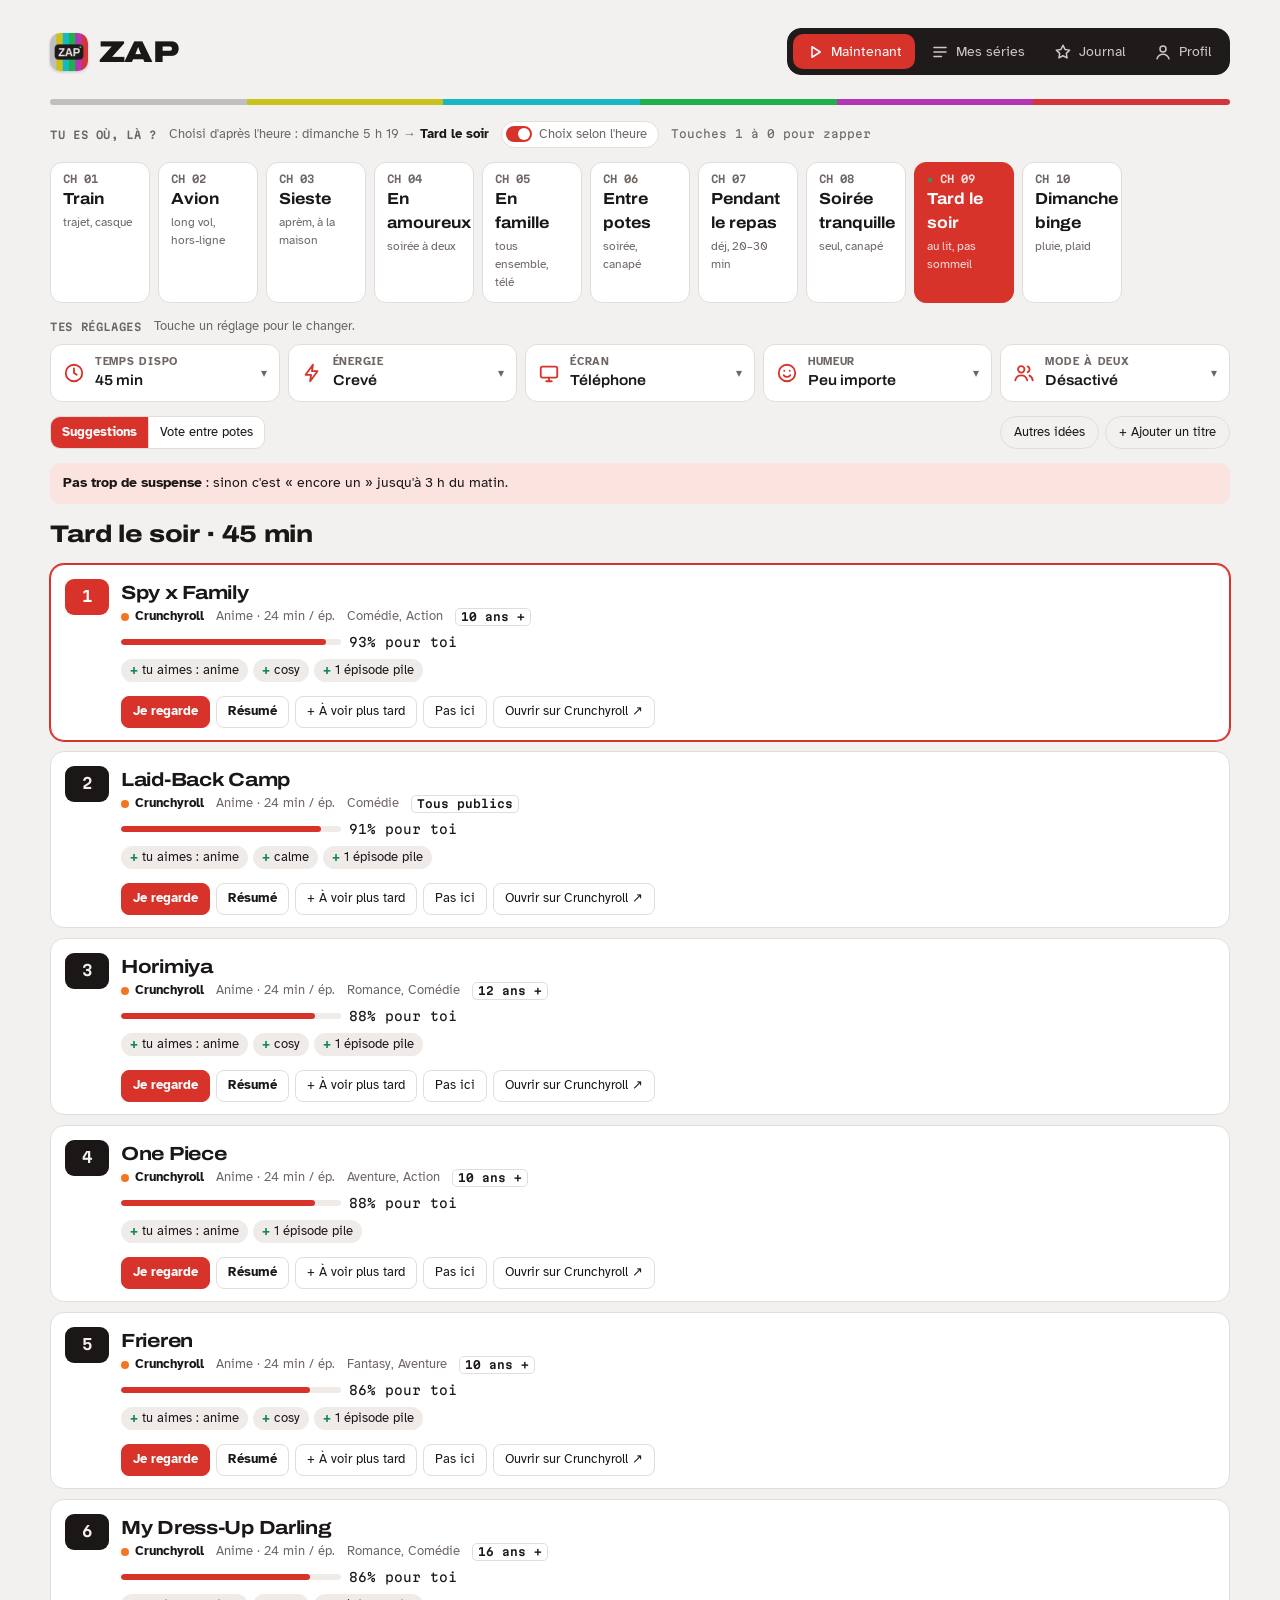
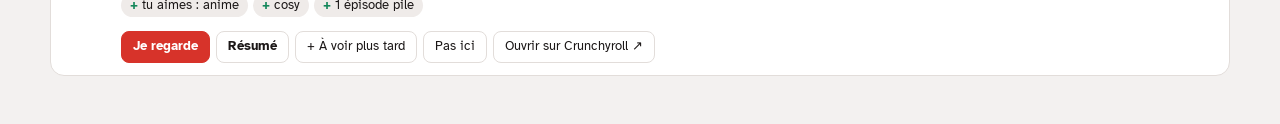
==== index.html @ 07be12b6 "Add files via upload" ====
<!doctype html>
<html lang="fr">
<head>
<meta charset="utf-8">
<meta name="viewport" content="width=device-width,initial-scale=1,viewport-fit=cover">
<title>Zap</title>
<meta name="theme-color" content="#1F1B1B">
<meta name="apple-mobile-web-app-capable" content="yes">
<meta name="mobile-web-app-capable" content="yes">
<meta name="apple-mobile-web-app-status-bar-style" content="black-translucent">
<meta name="apple-mobile-web-app-title" content="Zap">
<link rel="manifest" href="manifest.webmanifest">
<link rel="apple-touch-icon" href="apple-touch-icon.png">
<link rel="icon" type="image/png" sizes="32x32" href="favicon-32.png">
<style>:root{padding-top:env(safe-area-inset-top,0px);padding-bottom:env(safe-area-inset-bottom,0px)}body{margin:0}img{max-width:100%}[hidden]{display:none!important}</style>
</head>
<body>
<link rel="preconnect" href="https://fonts.googleapis.com">
<link rel="stylesheet" href="https://fonts.googleapis.com/css2?family=Archivo:wdth,wght@62..125,400..900&family=Atkinson+Hyperlegible:ital,wght@0,400;0,700;1,400&family=Martian+Mono:wght@400;600&display=swap">
<style>
/* Identité « télécommande & mire » : gris chaud d'écran éteint, rouge bouton power en signature, LED verte « allumé », chiffres de chaîne en mono, bande de mire comme seul ornement */
:root{
  --bg:#F3F1F0; --surface:#FFFFFF; --ink:#1B1717; --muted:#6E6663; --line:#E2DDDA;
  --accent:#D7332A; --accent-ink:#FFFFFF; --soft:#FBE3E0; --good:#13875A; --bad:#B4344A;
  --chip:#EFEBE9; --led:#22A35A; --onink:#CFC8C5; --remote:#1F1B1B;
  --display:"Archivo", "Arial Narrow", "Helvetica Neue", Arial, sans-serif;
  --body:"Atkinson Hyperlegible", "Helvetica Neue", Arial, sans-serif;
  --mono:"Martian Mono", ui-monospace, Menlo, monospace;
}
@media (prefers-color-scheme: dark){
  :root:not([data-theme="light"]){
    --bg:#141111; --surface:#1F1A1A; --ink:#F3EEEC; --muted:#A89F9B; --line:#342D2C;
    --accent:#FF5A4E; --accent-ink:#1A0E0C; --soft:#3A1F1C; --good:#45C98E; --bad:#FF7C8C; --chip:#2A2322; --led:#3DD27A; --onink:#BDB4B0; --remote:#2B2524;
    color-scheme:dark;
  }
}
:root[data-theme="dark"]{
  --bg:#141111; --surface:#1F1A1A; --ink:#F3EEEC; --muted:#A89F9B; --line:#342D2C;
  --accent:#FF5A4E; --accent-ink:#1A0E0C; --soft:#3A1F1C; --good:#45C98E; --bad:#FF7C8C; --chip:#2A2322; --led:#3DD27A; --onink:#BDB4B0; --remote:#2B2524;
  color-scheme:dark;
}
*{box-sizing:border-box}
body{background:var(--bg);color:var(--ink);font-family:var(--body);font-size:15px;line-height:1.5;padding:0 16px;padding-block:20px 48px}
.wrap{max-width:1180px;margin:0 auto;display:flex;flex-direction:column;gap:22px}
h1,h2,h3{font-family:var(--display);margin:0;text-wrap:balance;letter-spacing:-.01em}
button{font:inherit;color:inherit;cursor:pointer}
button:focus-visible,input:focus-visible{outline:2px solid var(--accent);outline-offset:2px}
.label{font-size:11.5px;text-transform:uppercase;letter-spacing:.09em;color:var(--muted);font-weight:600}
.mono{font-family:var(--mono);font-variant-numeric:tabular-nums}

/* header */
header{display:flex;flex-wrap:wrap;align-items:flex-end;justify-content:space-between;gap:14px}
.brand h1{font-size:clamp(30px,5vw,46px);font-weight:800;line-height:1}
.brand h1 span{color:var(--accent)}
.brand p{margin:6px 0 0;color:var(--muted);max-width:52ch}
.plats{display:flex;flex-wrap:wrap;gap:6px;align-items:center}
.plat{display:inline-flex;align-items:center;gap:7px;border:1px solid var(--line);background:var(--surface);border-radius:999px;padding:5px 12px 5px 9px;font-size:13px;font-weight:500}
.plat .dot{width:9px;height:9px;border-radius:50%}
.plat[aria-pressed="false"]{opacity:.45;background:transparent}
.plat[aria-pressed="false"] .dot{background:var(--muted)!important}

/* contexts */
.ctxs{display:grid;grid-template-columns:repeat(auto-fill,minmax(132px,1fr));gap:8px}
.ctx{text-align:left;border:1px solid var(--line);background:var(--surface);border-radius:12px;padding:11px 12px;display:flex;flex-direction:column;gap:2px;transition:border-color .15s, transform .15s}
.ctx:hover{border-color:var(--accent)}
.ctx b{font-family:var(--display);font-size:16px;font-weight:700}
.ctx small{color:var(--muted);font-size:12px}
.ctx[aria-pressed="true"]{background:var(--ink);color:var(--bg);border-color:var(--ink)}
.ctx[aria-pressed="true"] small{color:var(--bg);opacity:.75}

.tune{display:flex;flex-wrap:wrap;gap:18px 28px;align-items:flex-end;padding:14px 16px;border:1px dashed var(--line);border-radius:12px}
.tune .field{display:flex;flex-direction:column;gap:6px;min-width:0}
.range{display:flex;align-items:center;gap:10px}
.range input{width:min(240px,60vw);accent-color:var(--accent)}
.seg{display:inline-flex;border:1px solid var(--line);border-radius:10px;overflow:hidden;flex-wrap:wrap}
.seg button{border:0;background:var(--surface);padding:6px 11px;font-size:13px;border-right:1px solid var(--line)}
.seg button:last-child{border-right:0}
.seg button[aria-pressed="true"]{background:var(--accent);color:var(--accent-ink);font-weight:600}

/* main grid */
.grid{display:grid;grid-template-columns:minmax(0,1.9fr) minmax(0,1fr);gap:22px;align-items:start}
@media (max-width:860px){.grid{grid-template-columns:1fr}}

.reshead{display:flex;flex-wrap:wrap;justify-content:space-between;align-items:baseline;gap:8px}
.reshead h2{font-size:24px;font-weight:700}
.tip{background:var(--soft);border-radius:10px;padding:10px 13px;font-size:13.5px}
.tip b{font-weight:600}
.ghost{border:1px solid var(--line);background:transparent;border-radius:999px;padding:6px 13px;font-size:13px}
.ghost:hover{border-color:var(--accent);color:var(--accent)}

.list{display:flex;flex-direction:column;gap:10px}
.card{display:grid;grid-template-columns:44px minmax(0,1fr);gap:4px 12px;background:var(--surface);border:1px solid var(--line);border-radius:14px;padding:14px 14px 12px}
.card.top{border-color:var(--accent);box-shadow:0 1px 0 var(--accent)}
.rank{font-family:var(--display);font-weight:800;font-size:26px;color:var(--muted);line-height:1.05}
.card.top .rank{color:var(--accent)}
.ctitle{display:flex;flex-wrap:wrap;align-items:baseline;gap:4px 10px}
.ctitle h3{font-size:19px;font-weight:700}
.meta{display:flex;flex-wrap:wrap;gap:4px 12px;color:var(--muted);font-size:13px;align-items:center}
.pl{display:inline-flex;align-items:center;gap:6px;font-weight:600;color:var(--ink)}
.pl .dot{width:8px;height:8px;border-radius:50%}
.match{display:flex;align-items:center;gap:8px;margin-top:6px}
.bar{flex:1;max-width:220px;height:6px;border-radius:6px;background:var(--chip);overflow:hidden}
.bar i{display:block;height:100%;background:var(--accent);border-radius:6px}
.why{display:flex;flex-wrap:wrap;gap:5px;margin-top:8px}
.why span{font-size:12.5px;padding:2px 9px;border-radius:999px;background:var(--chip)}
.why span.pos::before{content:"+ ";color:var(--good);font-weight:700}
.why span.neg::before{content:"– ";color:var(--bad);font-weight:700}
.acts{grid-column:2;display:flex;flex-wrap:wrap;gap:6px;margin-top:10px}
.acts button{border:1px solid var(--line);background:transparent;border-radius:8px;padding:5px 11px;font-size:13px}
.acts .watch{background:var(--accent);color:var(--accent-ink);border-color:var(--accent);font-weight:600}
.acts .watch:hover{filter:brightness(1.08)}
.acts .later:hover{border-color:var(--ink)}

/* en cours */
.now{display:flex;flex-direction:column;gap:8px}
.now[hidden]{display:none!important}
.wcard{background:var(--surface);border:1px solid var(--line);border-left:4px solid var(--accent);border-radius:12px;padding:12px 14px;display:flex;flex-direction:column;gap:10px}
.wtop{display:flex;flex-wrap:wrap;justify-content:space-between;align-items:center;gap:8px}
.wtop h3{font-size:17px;font-weight:700}
.live{display:inline-flex;align-items:center;gap:6px;font-size:12px;color:var(--accent);font-weight:600;text-transform:uppercase;letter-spacing:.08em}
.live::before{content:"";width:7px;height:7px;border-radius:50%;background:var(--accent);animation:pulse 1.6s infinite}
@keyframes pulse{50%{opacity:.25}}
.btn{border:1px solid var(--line);background:transparent;border-radius:8px;padding:6px 12px;font-size:13px}
.btn.primary{background:var(--ink);color:var(--bg);border-color:var(--ink);font-weight:600}
.rate{display:flex;flex-direction:column;gap:8px}
.stars{display:flex;gap:2px;align-items:center}
.stars button{border:0;background:transparent;font-size:28px;line-height:1;padding:0 2px;color:var(--line)}
.stars button.on{color:#F2A91E}
.stars .hint{margin-left:10px;font-size:13px;color:var(--muted)}
textarea{font:inherit;font-size:14px;color:var(--ink);background:var(--bg);border:1px solid var(--line);border-radius:10px;padding:9px 11px;resize:vertical;min-height:64px;width:100%}
.row{display:flex;flex-wrap:wrap;gap:6px}

/* journal */
.jsec{display:flex;flex-direction:column;gap:14px;border-top:2px solid var(--ink);padding-top:18px}
.jtitle{display:flex;flex-wrap:wrap;align-items:baseline;justify-content:space-between;gap:8px}
.jtitle h2{font-size:26px;font-weight:800}
.jsum{display:grid;grid-template-columns:minmax(0,1fr) minmax(0,1.4fr);gap:14px}
@media (max-width:760px){.jsum{grid-template-columns:1fr}}
.jbox{background:var(--surface);border:1px solid var(--line);border-radius:14px;padding:14px 16px;display:flex;flex-direction:column;gap:8px}
.big{font-family:var(--display);font-size:34px;font-weight:800;line-height:1}
.kpis{display:flex;flex-wrap:wrap;gap:10px 26px}
.kpis div{display:flex;flex-direction:column;gap:2px}
.dist{display:flex;flex-direction:column;gap:4px}
.drow{display:grid;grid-template-columns:78px 1fr 28px;gap:8px;align-items:center;border:0;background:transparent;padding:3px 4px;border-radius:6px;text-align:left;font-size:13px}
.drow:hover{background:var(--chip)}
.drow[aria-pressed="true"]{background:var(--soft)}
.drow .jstars{font-size:12px}
.dbar{height:10px;background:var(--chip);border-radius:5px;overflow:hidden}
.dbar i{display:block;height:100%;background:#F2A91E;border-radius:5px}
.tools{display:flex;flex-wrap:wrap;gap:10px 14px;align-items:flex-end}
.tools .field{display:flex;flex-direction:column;gap:5px}
.tools input[type=search],.tools select{font:inherit;font-size:13.5px;color:var(--ink);background:var(--surface);border:1px solid var(--line);border-radius:9px;padding:6px 10px;min-width:0}
.tools input[type=search]{width:min(240px,80vw)}
.jgroup{display:flex;flex-direction:column;gap:8px}
.jgh{display:flex;align-items:baseline;gap:10px;flex-wrap:wrap}
.jgh h3{font-size:17px;font-weight:700}
.jgh span{font-size:12.5px;color:var(--muted)}
.jgrid{display:grid;grid-template-columns:repeat(auto-fill,minmax(250px,1fr));gap:10px}
.jitem{background:var(--surface);border:1px solid var(--line);border-radius:12px;padding:12px 14px;display:flex;flex-direction:column;gap:4px}
.jitem.fav{border-color:#F2A91E}
.jlinks{display:flex;gap:12px;margin-top:4px}
.jhead{display:flex;justify-content:space-between;gap:8px;align-items:baseline}
.jhead b{font-weight:600}
.jstars{color:#F2A91E;letter-spacing:1px;white-space:nowrap}
.jstars span{color:var(--line)}
.jmeta{font-size:12px;color:var(--muted)}
.jcom{font-size:13.5px;font-style:italic;overflow-wrap:anywhere}
.jdel{border:0;background:transparent;color:var(--muted);font-size:12px;padding:0;align-self:flex-start;text-decoration:underline}
.empty{padding:22px;text-align:center;color:var(--muted);border:1px dashed var(--line);border-radius:14px}

/* side */
aside{display:flex;flex-direction:column;gap:16px}
.panel{background:var(--surface);border:1px solid var(--line);border-radius:14px;padding:16px;display:flex;flex-direction:column;gap:12px}
.panel h2{font-size:18px;font-weight:700}
.panel p{margin:0;color:var(--muted);font-size:13px}
.genres{display:flex;flex-wrap:wrap;gap:6px}
.g{border:1px solid var(--line);background:transparent;border-radius:999px;padding:4px 11px;font-size:13px}
.g[data-st="1"]{background:var(--ink);color:var(--bg);border-color:var(--ink)}
.g[data-st="-1"]{text-decoration:line-through;color:var(--muted);border-style:dashed}
.legend{font-size:12px;color:var(--muted)}
.learn{display:flex;flex-direction:column;gap:6px}
.lrow{display:grid;grid-template-columns:96px 1fr 36px;gap:8px;align-items:center;font-size:13px}
.lbar{height:8px;background:var(--chip);border-radius:6px;position:relative;overflow:hidden}
.lbar i{position:absolute;top:0;bottom:0;border-radius:6px}
.lbar::after{content:"";position:absolute;left:50%;top:-2px;bottom:-2px;width:1px;background:var(--muted);opacity:.5}
.insight{font-size:13.5px;border-left:3px solid var(--accent);padding-left:10px}
.stats{display:flex;gap:14px;flex-wrap:wrap;font-size:13px;color:var(--muted)}
.stats b{color:var(--ink)}
.confirm{display:flex;gap:6px;flex-wrap:wrap;align-items:center;font-size:13px}
.confirm button{border:1px solid var(--bad);color:var(--bad);background:transparent;border-radius:8px;padding:4px 10px}
.toast{position:fixed;left:50%;transform:translateX(-50%);bottom:calc(18px + env(safe-area-inset-bottom,0px));background:var(--ink);color:var(--bg);padding:9px 16px;border-radius:10px;font-size:13.5px;opacity:0;pointer-events:none;transition:opacity .2s;max-width:calc(100% - 32px)}
.toast.on{opacity:1}
footer{color:var(--muted);font-size:12px}

/* v4 */
[hidden]{display:none!important}
input[type=text],input[type=number],select.inp{font:inherit;font-size:14px;color:var(--ink);background:var(--surface);border:1px solid var(--line);border-radius:9px;padding:7px 10px;min-width:0}
select,input{accent-color:var(--accent)}
select:focus-visible,textarea:focus-visible{outline:2px solid var(--accent);outline-offset:2px}
.autoline{display:flex;flex-wrap:wrap;gap:8px 12px;align-items:center;font-size:13px;color:var(--muted)}
.autoline b{color:var(--ink);font-weight:600}
.switch{display:inline-flex;align-items:center;gap:7px;border:1px solid var(--line);background:var(--surface);border-radius:999px;padding:3px 11px 3px 4px;font-size:12.5px}
.switch i{width:26px;height:16px;border-radius:9px;background:var(--chip);position:relative;transition:background .15s}
.switch i::after{content:"";position:absolute;top:2px;left:2px;width:12px;height:12px;border-radius:50%;background:var(--muted);transition:transform .15s}
.switch[aria-pressed="true"] i{background:var(--accent)}
.switch[aria-pressed="true"] i::after{transform:translateX(10px);background:var(--accent-ink)}
.tune .full{flex-basis:100%}
.duopill{display:inline-flex;align-items:center;gap:6px}
.badge{display:inline-block;font-size:11px;font-weight:700;text-transform:uppercase;letter-spacing:.07em;padding:1px 7px;border-radius:5px;background:var(--accent);color:var(--accent-ink)}
.badge.wish{background:var(--chip);color:var(--ink)}
.acts a.open{border:1px solid var(--line);border-radius:8px;padding:5px 11px;font-size:13px;color:var(--ink);text-decoration:none}
.acts a.open:hover{border-color:var(--ink)}
.acts .wishb[aria-pressed="true"]{background:var(--chip);border-color:var(--ink);font-weight:600}

/* épisodes */
.ep{display:flex;flex-wrap:wrap;align-items:center;gap:8px 14px}
.epnum{font-family:var(--display);font-weight:700;font-size:18px}
.mini{border:1px solid var(--line);background:transparent;border-radius:7px;padding:2px 9px;font-size:13px}
.fit{font-size:12.5px;font-weight:600;color:var(--good)}
.fit.no{color:var(--muted);font-weight:500}
.eptot{display:inline-flex;align-items:center;gap:6px;font-size:12.5px;color:var(--muted)}
.eptot input{width:62px;padding:3px 6px;font-size:13px}
.pbar{height:6px;background:var(--chip);border-radius:6px;overflow:hidden;width:100%;max-width:320px}
.pbar i{display:block;height:100%;background:var(--accent)}

/* programme */
.prog{background:var(--surface);border:1px solid var(--line);border-radius:14px;padding:14px 16px;display:flex;flex-direction:column;gap:10px}
.prog h3{font-size:17px;font-weight:700}
.tl{display:flex;height:26px;border-radius:7px;overflow:hidden;background:var(--chip)}
.tl span{display:flex;align-items:center;padding:0 7px;font-size:11.5px;font-weight:600;color:#fff;white-space:nowrap;overflow:hidden;text-overflow:ellipsis;border-right:2px solid var(--surface);min-width:0}
.pitems{display:flex;flex-direction:column;gap:6px;margin:0;padding:0;list-style:none}
.pitems li{display:grid;grid-template-columns:22px minmax(0,1fr) auto;gap:8px;align-items:center;font-size:14px}
.pitems input{width:17px;height:17px;margin:0}
.pitems .mono{font-size:12.5px;color:var(--muted)}
.pitems li.done label{text-decoration:line-through;color:var(--muted)}

/* vote */
.vote{background:var(--surface);border:2px solid var(--ink);border-radius:14px;padding:16px;display:flex;flex-direction:column;gap:12px}
.vote h3{font-size:20px;font-weight:800}
.names{display:flex;flex-wrap:wrap;gap:6px}
.names span{display:inline-flex;align-items:center;gap:6px;background:var(--chip);border-radius:999px;padding:3px 6px 3px 11px;font-size:13px}
.names button{border:0;background:transparent;color:var(--muted);padding:0 4px}
.vrow{display:grid;grid-template-columns:minmax(0,1fr) auto auto;gap:8px;align-items:center;padding:8px 0;border-top:1px solid var(--line)}
.vrow b{font-weight:600}
.vrow button{border:1px solid var(--line);background:transparent;border-radius:8px;padding:5px 10px;font-size:13px}
.vrow button[aria-pressed="true"].ok{background:var(--good);border-color:var(--good);color:#fff}
.vrow button[aria-pressed="true"].fv{background:#F2A91E;border-color:#F2A91E;color:#1A1830}
.vres{display:grid;grid-template-columns:minmax(0,1fr) 120px 34px;gap:10px;align-items:center;font-size:14px}
.vres.win b{color:var(--accent)}

/* ajout */
.addf{background:var(--surface);border:2px solid var(--accent);border-radius:14px;padding:16px;display:flex;flex-direction:column;gap:12px}
.addf h3{font-size:19px;font-weight:800}
.fgrid{display:flex;flex-wrap:wrap;gap:12px 16px;align-items:flex-end}
.fgrid .field{display:flex;flex-direction:column;gap:5px;min-width:0}
.ck{display:flex;flex-wrap:wrap;gap:5px}
.ck button{border:1px solid var(--line);background:transparent;border-radius:999px;padding:3px 10px;font-size:12.5px}
.ck button[aria-pressed="true"]{background:var(--ink);color:var(--bg);border-color:var(--ink)}

/* à voir */
.wlist{display:flex;flex-direction:column;gap:0}
.witem{display:flex;flex-direction:column;gap:3px;padding:9px 0;border-top:1px solid var(--line)}
.witem:first-child{border-top:0;padding-top:0}
.witem .row button{padding:3px 9px;font-size:12.5px}

/* bilan */
.bilan{background:var(--ink);color:var(--bg);border-radius:14px;padding:18px;display:grid;grid-template-columns:minmax(0,1fr) minmax(0,1fr);gap:16px}
@media (max-width:760px){.bilan{grid-template-columns:1fr}}
.bilan .label{color:var(--bg);opacity:.7}
.bilan h3{font-size:24px;font-weight:800}
.bilan select{font:inherit;font-size:13px;background:transparent;color:var(--bg);border:1px solid color-mix(in srgb,var(--bg) 40%,transparent);border-radius:8px;padding:4px 8px}
.bilan select option{color:#1A1830;background:#fff}
.bk{display:flex;flex-wrap:wrap;gap:12px 26px}
.bk div{display:flex;flex-direction:column}
.bk .big{color:var(--bg)}
.bk small{opacity:.7;font-size:12px}
.btop{margin:0;padding:0;list-style:none;display:flex;flex-direction:column;gap:6px}
.btop li{display:grid;grid-template-columns:26px minmax(0,1fr) auto;gap:8px;align-items:baseline}
.btop .r{font-family:var(--display);font-weight:800;color:var(--accent)}
.bline{font-size:13.5px}
.bline b{color:var(--accent)}

/* v5 : onglets */
.ctxs{grid-template-columns:repeat(auto-fill,minmax(100px,1fr))}
.wrap{gap:16px}
.apphead{display:flex;align-items:center;justify-content:space-between;gap:12px;flex-wrap:wrap;position:sticky;top:env(safe-area-inset-top,0px);background:var(--bg);z-index:10;padding-block:8px}
.logo{font-size:30px;font-weight:800;line-height:1}
.logo span{color:var(--accent)}
.tabs{display:flex;gap:4px;background:var(--surface);border:1px solid var(--line);border-radius:12px;padding:4px}
.tabs button{display:inline-flex;align-items:center;gap:7px;border:0;background:transparent;border-radius:9px;padding:7px 13px;font-size:14px;font-weight:500;color:var(--muted);position:relative}
.tabs button:hover{color:var(--ink)}
.tabs svg{width:18px;height:18px;fill:none;stroke:currentColor;stroke-width:2;stroke-linejoin:round;stroke-linecap:round;flex:none}
.tabs button[aria-selected="true"]{background:var(--ink);color:var(--bg)}
.count{font-size:11px;background:var(--accent);color:var(--accent-ink);border-radius:999px;padding:0 6px;min-width:18px;text-align:center;line-height:17px}
.panelTab{display:flex;flex-direction:column;gap:14px}
#p-journal{border-top:0;padding-top:0}
.twocol{display:grid;grid-template-columns:minmax(0,1fr) minmax(0,1fr);gap:18px;align-items:start}
.col{display:flex;flex-direction:column;gap:14px;min-width:0}
.sechead{display:flex;align-items:baseline;justify-content:space-between;gap:8px}
.sechead h2{font-size:22px;font-weight:800}
.tuneBox{border:1px dashed var(--line);border-radius:12px}
.tuneBox summary{display:flex;gap:6px 12px;align-items:center;flex-wrap:wrap;padding:10px 14px;cursor:pointer;list-style:none;font-size:13.5px}
.tuneBox summary::-webkit-details-marker{display:none}
.tuneBox summary:focus-visible{outline:2px solid var(--accent);outline-offset:2px;border-radius:12px}
.chev{margin-left:auto;font-size:13px;color:var(--accent);font-weight:600}
.tuneBox .tune{border:0;padding-top:4px}
.resume{display:flex;flex-wrap:wrap;align-items:center;gap:4px 12px;text-align:left;background:var(--surface);border:1px solid var(--accent);border-radius:12px;padding:10px 14px;font-size:14px}
.resume b{font-family:var(--display);font-size:16px}
.resume .go{margin-left:auto;color:var(--accent);font-weight:600;font-size:13px}
.restitle{font-size:22px;font-weight:700}
.view{display:flex;flex-direction:column;gap:12px}
@media (max-width:760px){.twocol{grid-template-columns:1fr}}
@media (max-width:700px){
  body{padding-block:10px 96px}
  .apphead{position:static}
  .tabs{position:fixed;left:0;right:0;bottom:0;border-radius:0;border-width:1px 0 0;padding:6px 6px calc(6px + env(safe-area-inset-bottom,0px));justify-content:space-around;z-index:20;box-shadow:0 -4px 16px rgba(20,18,40,.08)}
  .tabs button{flex:1;flex-direction:column;gap:2px;font-size:11px;padding:5px 4px}
  .tabs button[aria-selected="true"]{background:transparent;color:var(--accent)}
  .tabs svg{width:22px;height:22px}
  .count{position:absolute;top:0;left:calc(50% + 6px)}
  .ctxs{display:flex;overflow-x:auto;scroll-snap-type:x mandatory;padding-bottom:6px;margin-inline:-16px;padding-inline:16px;scroll-padding-inline:16px}
  .ctx{flex:0 0 128px;scroll-snap-align:start}
  .toast{bottom:calc(84px + env(safe-area-inset-bottom,0px))}
}

/* v6 : réglages visibles */
.tuneBar{display:flex;flex-direction:column;gap:8px}
.setchips{display:grid;grid-template-columns:repeat(5,minmax(0,1fr));gap:8px}
.setchip{display:flex;align-items:center;gap:10px;text-align:left;background:var(--surface);border:1.5px solid var(--line);border-radius:12px;padding:9px 12px;min-width:0;transition:border-color .15s,background .15s}
.setchip:hover{border-color:var(--accent)}
.setchip svg{width:22px;height:22px;flex:none;fill:none;stroke:var(--accent);stroke-width:2;stroke-linecap:round;stroke-linejoin:round}
.setchip span{display:flex;flex-direction:column;min-width:0;flex:1}
.setchip small{font-size:10.5px;color:var(--muted);text-transform:uppercase;letter-spacing:.07em;font-weight:600}
.setchip b{font-size:14.5px;font-weight:600;white-space:nowrap;overflow:hidden;text-overflow:ellipsis}
.setchip .car{font-style:normal;color:var(--muted);font-size:12px;transition:transform .15s}
.setchip[aria-expanded="true"]{border-color:var(--accent);background:var(--soft)}
.setchip[aria-expanded="true"] .car{transform:rotate(180deg)}
.setpanel{background:var(--surface);border:1.5px solid var(--accent);border-radius:12px;padding:12px 14px;display:flex;flex-direction:column;gap:10px}
.setpanel p{margin:0;font-size:13px;color:var(--muted)}
.linkbtn{border:0;background:none;padding:0;color:var(--accent);font-weight:600;text-decoration:underline;font-size:inherit}
@media (max-width:900px){.setchips{grid-template-columns:repeat(3,minmax(0,1fr))}}
@media (max-width:700px){.setchips{grid-template-columns:repeat(2,minmax(0,1fr))}.setchip[data-set="duo"],.setchip[data-set="fam"]{grid-column:span 2}}

/* v7 : famille */
.agetag{font-family:var(--mono);font-size:11px;font-weight:600;border:1px solid var(--line);border-radius:5px;padding:0 5px;color:var(--ink)}
.famlist{display:flex;flex-direction:column}
.famrow{display:grid;grid-template-columns:minmax(0,1fr) auto 60px;gap:10px;align-items:center;padding:7px 0;border-top:1px solid var(--line)}
.famrow:first-child{border-top:0}
.famname{font-weight:600;overflow:hidden;text-overflow:ellipsis;white-space:nowrap}
.famage{display:inline-flex;align-items:center;gap:8px}
.famage b{min-width:52px;text-align:center;font-size:14px}

/* v8 : identité visuelle */
h1,h2,h3{font-stretch:115%;letter-spacing:-.015em}
.label{font-family:var(--mono);font-size:10.5px;letter-spacing:.06em;font-weight:600}
.logo{display:flex;align-items:center;gap:11px;font-size:26px;font-weight:900;font-stretch:125%;text-transform:uppercase;letter-spacing:-.02em}
.led{width:11px;height:11px;border-radius:50%;background:var(--led);box-shadow:0 0 0 4px color-mix(in srgb,var(--led) 22%,transparent);flex:none}
.mire{height:6px;border-radius:3px;background:linear-gradient(90deg,#BFBFBF 0 16.66%,#C9C21A 0 33.33%,#18B7C4 0 50%,#1FAF4B 0 66.66%,#B436B4 0 83.33%,#D4353B 0)}
/* télécommande */
.tabs{background:var(--remote);border-color:var(--remote);border-radius:14px;padding:5px;gap:3px}
.tabs button{color:var(--onink);border-radius:10px}
.tabs button:hover{color:#FFFFFF}
.tabs button[aria-selected="true"]{background:var(--accent);color:var(--accent-ink)}
.count{background:var(--led);color:#fff}
@media (max-width:700px){
  .tabs{border-radius:0;padding:6px 8px calc(6px + env(safe-area-inset-bottom,0px))}
  .tabs button[aria-selected="true"]{background:var(--accent);color:var(--accent-ink)}
}
/* chaînes */
.ctx{position:relative;padding-top:24px}
.ch{position:absolute;top:8px;left:12px;font-family:var(--mono);font-size:10.5px;font-weight:600;color:var(--muted)}
.ctx b{font-stretch:110%}
.ctx[aria-pressed="true"]{background:var(--accent);border-color:var(--accent);color:var(--accent-ink)}
.ctx[aria-pressed="true"] small,.ctx[aria-pressed="true"] .ch{color:var(--accent-ink);opacity:.85}
.ctx[aria-pressed="true"] .ch::before{content:"● ";color:var(--led)}
.kbd{font-family:var(--mono);font-size:11px;color:var(--muted)}
@media (max-width:700px){.kbd{display:none}}
/* cartes */
.rank{display:flex;align-items:center;justify-content:center;width:44px;height:36px;border-radius:9px;background:var(--ink);color:var(--bg);font-family:var(--mono);font-size:15px;font-weight:600}
.card.top .rank{background:var(--accent);color:var(--accent-ink)}
.card.top{border-color:var(--accent);box-shadow:0 0 0 1px var(--accent)}
.ctitle h3,.restitle,.sechead h2,.jtitle h2{font-stretch:118%}
.restitle{font-size:24px;font-weight:800}
.tip{background:var(--soft)}
.setchip b{font-family:var(--display);font-stretch:108%}
.bilan{position:relative;overflow:hidden;padding-top:24px}
.bilan::before{content:"";position:absolute;left:0;right:0;top:0;height:6px;background:linear-gradient(90deg,#BFBFBF 0 16.66%,#C9C21A 0 33.33%,#18B7C4 0 50%,#1FAF4B 0 66.66%,#B436B4 0 83.33%,#D4353B 0)}
.big{font-stretch:120%}
.live{color:var(--led)}
.live::before{background:var(--led)}
.wcard{border-left-color:var(--led)}
.addf{border-color:var(--accent)}

/* v9 : étoiles */
:root{--star:#F5B400;--star-empty:#D9D2CF}
@media (prefers-color-scheme: dark){:root:not([data-theme="light"]){--star:#FFC629;--star-empty:#4A403E}}
:root[data-theme="dark"]{--star:#FFC629;--star-empty:#4A403E}
.srow{display:inline-flex;gap:2px;vertical-align:middle;flex:none}
.srow .st{width:15px;height:15px;fill:var(--star-empty);stroke:var(--star-empty);stroke-width:1.2;stroke-linejoin:round}
.srow .st.on{fill:var(--star);stroke:var(--star)}
.drow .srow .st{width:13px;height:13px}
.btop .srow .st{width:14px;height:14px}
.btop .srow .st:not(.on){display:none}
.picker{display:flex;align-items:center;gap:2px;flex-wrap:wrap}
.picker .pk{border:0;background:transparent;padding:4px;border-radius:10px;line-height:0;cursor:pointer}
.picker .pk svg{width:38px;height:38px;fill:var(--star-empty);stroke:var(--star-empty);stroke-width:1.2;stroke-linejoin:round;transition:fill .12s,stroke .12s,transform .12s}
.picker .pk.on svg{fill:var(--star);stroke:var(--star)}
@media (hover:hover){
  .picker:hover .pk svg{fill:var(--star);stroke:var(--star)}
  .picker .pk:hover ~ .pk svg{fill:var(--star-empty);stroke:var(--star-empty)}
  .picker .pk:hover svg{transform:scale(1.12)}
}
.picker .pk:focus-visible{outline:2px solid var(--accent);outline-offset:1px}
.picker .pk.pop svg{animation:starpop .35s ease-out}
@keyframes starpop{0%{transform:scale(.7)}60%{transform:scale(1.25)}100%{transform:scale(1)}}
.pkhint{margin-left:10px;font-size:13px;color:var(--muted);padding:3px 10px;border-radius:999px}
.pkhint.set{background:var(--chip);color:var(--ink);font-weight:700}
.dbar i{background:var(--star)}
.jitem.fav{border-color:var(--star)}
.vrow button[aria-pressed="true"].fv{background:var(--star);border-color:var(--star);color:#1B1717}
@media (prefers-reduced-motion:reduce){.picker .pk.pop svg{animation:none}.picker .pk svg{transition:none}}

/* v10 : résumés */
.acts .resb{font-weight:600}
.acts .resb[aria-expanded="true"]{background:var(--chip);border-color:var(--ink)}
.syn{margin-top:12px;padding:12px 14px;border-radius:12px;background:var(--chip);display:flex;flex-direction:column;gap:8px;max-width:68ch}
.syntxt{margin:0;font-size:15px;line-height:1.55}
.syntxt.none{color:var(--muted);font-style:italic}
.synfacts{display:flex;flex-wrap:wrap;gap:4px 14px;font-size:12.5px;color:var(--muted)}
.more{font-size:13px;font-weight:600;color:var(--accent);text-decoration:none;align-self:flex-start}
.more:hover{text-decoration:underline}
.wsyn summary{cursor:pointer;font-size:13px;font-weight:600;color:var(--accent);padding:2px 0}
.wsyn .syn{margin-top:6px}

/* v11 : logo */
.appicon{width:38px;height:38px;border-radius:10px;flex:none;box-shadow:0 1px 3px rgba(0,0,0,.2)}
.logo{font-size:30px}
</style>

<div class="wrap">
  <header class="apphead">
    <h1 class="logo"><img class="appicon" src="[data-uri]" alt="" width="38" height="38">Zap</h1>
    <nav class="tabs" role="tablist" aria-label="Sections">
      <button role="tab" id="tab-now" data-tab="now" aria-controls="p-now"><svg viewBox="0 0 24 24" aria-hidden="true"><path d="M8 5v14l11-7z"/></svg><span>Maintenant</span></button>
      <button role="tab" id="tab-series" data-tab="series" aria-controls="p-series"><svg viewBox="0 0 24 24" aria-hidden="true"><path d="M4 6h16M4 12h16M4 18h10"/></svg><span>Mes séries</span><b class="count" id="cSeries" hidden></b></button>
      <button role="tab" id="tab-journal" data-tab="journal" aria-controls="p-journal"><svg viewBox="0 0 24 24" aria-hidden="true"><path d="M12 3l2.7 5.6 6.1.9-4.4 4.3 1 6.1L12 17l-5.4 2.9 1-6.1L3.2 9.5l6.1-.9z"/></svg><span>Journal</span></button>
      <button role="tab" id="tab-profil" data-tab="profil" aria-controls="p-profil"><svg viewBox="0 0 24 24" aria-hidden="true"><circle cx="12" cy="8" r="4"/><path d="M4 21c1.5-4 4.5-6 8-6s6.5 2 8 6"/></svg><span>Profil</span></button>
    </nav>
  </header>
  <div class="mire" aria-hidden="true"></div>

  <!-- ============ MAINTENANT ============ -->
  <section class="panelTab" id="p-now" role="tabpanel" aria-labelledby="tab-now">
    <div class="autoline"><span class="label">Tu es où, là ?</span><span id="autoInfo"></span><button class="switch" id="autoBtn" aria-pressed="true"><i></i>Choix selon l'heure</button><span class="kbd">Touches 1 à 0 pour zapper</span></div>
    <div class="ctxs" id="ctxs"></div>

    <section class="tuneBar" aria-label="Réglages">
      <div class="autoline"><span class="label">Tes réglages</span><span>Touche un réglage pour le changer.</span></div>
      <div class="setchips"><button class="setchip" data-set="time" aria-expanded="false" aria-controls="sp-time"><svg viewBox="0 0 24 24" aria-hidden="true"><circle cx="12" cy="12" r="9"/><path d="M12 7v5l3 2"/></svg><span><small>Temps dispo</small><b id="sv-time"></b></span><i class="car" aria-hidden="true">▾</i></button><button class="setchip" data-set="energy" aria-expanded="false" aria-controls="sp-energy"><svg viewBox="0 0 24 24" aria-hidden="true"><path d="M13 3L5 14h6l-1 7 8-11h-6z"/></svg><span><small>Énergie</small><b id="sv-energy"></b></span><i class="car" aria-hidden="true">▾</i></button><button class="setchip" data-set="screen" aria-expanded="false" aria-controls="sp-screen"><svg viewBox="0 0 24 24" aria-hidden="true"><rect x="3" y="5" width="18" height="12" rx="2"/><path d="M9 21h6M12 17v4"/></svg><span><small>Écran</small><b id="sv-screen"></b></span><i class="car" aria-hidden="true">▾</i></button><button class="setchip" data-set="humeur" aria-expanded="false" aria-controls="sp-humeur"><svg viewBox="0 0 24 24" aria-hidden="true"><circle cx="12" cy="12" r="9"/><path d="M8.5 14.5c1 1.2 2.1 1.8 3.5 1.8s2.5-.6 3.5-1.8M9 9.5h.01M15 9.5h.01"/></svg><span><small>Humeur</small><b id="sv-humeur"></b></span><i class="car" aria-hidden="true">▾</i></button><button class="setchip" data-set="duo" aria-expanded="false" aria-controls="sp-duo"><svg viewBox="0 0 24 24" aria-hidden="true"><circle cx="9" cy="8" r="3.5"/><path d="M2.5 20c.8-3.5 3.3-5.5 6.5-5.5s5.7 2 6.5 5.5M16 4.8a3.5 3.5 0 010 6.4M18 14.8c1.9.8 3.1 2.6 3.5 5.2"/></svg><span><small>Mode à deux</small><b id="sv-duo"></b></span><i class="car" aria-hidden="true">▾</i></button><button class="setchip" data-set="fam" aria-expanded="false" aria-controls="sp-fam" hidden><svg viewBox="0 0 24 24" aria-hidden="true"><circle cx="7" cy="7" r="2.6"/><circle cx="17" cy="7" r="2.6"/><circle cx="12" cy="13" r="2"/><path d="M2.5 20c.4-3.6 2.1-6 4.5-6s3.3 1.2 3.8 2.6M21.5 20c-.4-3.6-2.1-6-4.5-6s-3.3 1.2-3.8 2.6M9 21c.3-2 1.4-3.3 3-3.3s2.7 1.3 3 3.3"/></svg><span><small>Famille</small><b id="sv-fam"></b></span><i class="car" aria-hidden="true">▾</i></button></div>
      <div class="setpanel" id="sp-time" hidden>
        <div class="label">Combien de temps tu as ?</div>
        <div class="range"><input id="time" type="range" min="15" max="360" step="5" aria-label="Temps disponible"><span class="mono" id="timeOut"></span></div>
        <div class="row"><button class="btn primary" data-setclose="1">OK</button></div>
      </div>
      <div class="setpanel" id="sp-energy" hidden><div class="label">Ton énergie</div><div class="seg" id="energy"></div></div>
      <div class="setpanel" id="sp-screen" hidden><div class="label">Sur quel écran ?</div><div class="seg" id="screen"></div></div>
      <div class="setpanel" id="sp-humeur" hidden><div class="label">Tu as envie de quoi ?</div><div class="seg" id="humeur"></div></div>
      <div class="setpanel" id="sp-fam" hidden>
        <div class="label">Qui regarde ?</div>
        <div class="famlist" id="famList"></div>
        <div class="row" style="align-items:flex-end">
          <div class="field" style="display:flex;flex-direction:column;gap:4px"><label class="label" for="famName">Prénom</label><input type="text" id="famName" placeholder="Facultatif" maxlength="20" style="width:140px"></div>
          <div class="field" style="display:flex;flex-direction:column;gap:4px"><label class="label" for="famAge">Âge</label><input type="number" id="famAge" min="0" max="99" placeholder="8" style="width:80px"></div>
          <button class="btn primary" id="famAdd">Ajouter</button>
        </div>
        <div class="row"><span class="jmeta" style="align-self:center">Ajout rapide :</span><button class="btn" data-fpre="Adulte|35">+ Adulte</button><button class="btn" data-fpre="Ado|14">+ Ado (14)</button><button class="btn" data-fpre="Enfant|8">+ Enfant (8)</button><button class="btn" data-fpre="Petit|4">+ Petit (4)</button></div>
        <p id="famInfo"></p>
        <div class="row"><button class="btn primary" data-setclose="1">OK</button></div>
      </div>
      <div class="setpanel" id="sp-duo" hidden>
        <div class="label">Tu regardes avec quelqu'un ?</div>
        <div class="duopill"><button class="switch" id="duoBtn" aria-pressed="false"><i></i><span id="duoTxt">Mode à deux</span></button></div>
        <p>Ses goûts se règlent dans l'onglet <button class="linkbtn" data-tab="profil">Profil</button>.</p>
      </div>
    </section>

    <button class="resume" id="resume" hidden></button>

    <div class="reshead">
      <div class="seg" id="viewSeg" role="group" aria-label="Affichage">
        <button data-view="sugg" aria-pressed="true">Suggestions</button>
        <button data-view="prog" aria-pressed="false" id="progTab">Programme</button>
        <button data-view="vote" aria-pressed="false">Vote entre potes</button>
      </div>
      <div class="row">
        <button class="ghost" id="shuffle">Autres idées</button>
        <button class="ghost" id="addBtn">+ Ajouter un titre</button>
      </div>
    </div>
    <section class="addf" id="addZone" hidden></section>
    <div id="v-sugg" class="view">
      <div class="tip" id="tip"></div>
      <h2 class="restitle" id="resTitle"></h2>
      <div class="list" id="list"></div>
    </div>
    <div id="v-prog" class="view" hidden><section class="prog" id="progZone"></section></div>
    <div id="v-vote" class="view" hidden><section class="vote" id="voteZone"></section></div>
  </section>

  <!-- ============ MES SÉRIES ============ -->
  <section class="panelTab" id="p-series" role="tabpanel" aria-labelledby="tab-series" hidden>
    <div class="twocol">
      <div class="col">
        <div class="sechead"><h2>En cours</h2><span class="label" id="nowCount"></span></div>
        <div class="now" id="now"></div>
        <div class="empty" id="nowEmpty">Rien en cours. Dans « Maintenant », touche « Je regarde » sur une suggestion pour suivre tes épisodes ici.</div>
      </div>
      <div class="col">
        <div class="sechead"><h2>À voir plus tard</h2><span class="label" id="wishCount"></span></div>
        <div class="panel"><div class="wlist" id="wish"></div></div>
      </div>
    </div>
  </section>

  <!-- ============ JOURNAL ============ -->
  <section class="panelTab jsec" id="p-journal" role="tabpanel" aria-labelledby="tab-journal" hidden>
    <div class="jtitle"><h2>Mon journal</h2><div class="row" style="align-items:center"><span class="label" id="jcount"></span><button class="ghost" id="addBtn2">+ Noter un titre vu ailleurs</button></div></div>
    <section class="addf" id="addZone2" hidden></section>
    <div class="seg" id="jview" role="group" aria-label="Vue du journal">
      <button data-jv="list" aria-pressed="true">Mes notes</button>
      <button data-jv="bilan" aria-pressed="false">Bilan du mois</button>
      <button data-jv="stats" aria-pressed="false">Statistiques</button>
    </div>
    <div id="jv-bilan" hidden><div id="bilanZone"></div></div>
    <div id="jv-stats" hidden><div class="jsum" id="jsum"></div></div>
    <div id="jv-list">
      <div class="tools">
        <div class="field"><label class="label" for="jq">Chercher</label><input type="search" id="jq" placeholder="Titre ou mot du commentaire"></div>
        <div class="field"><label class="label" for="jgroupSel">Ranger par</label>
          <select id="jgroupSel"><option value="note">Note</option><option value="plat">Plateforme</option><option value="ctx">Moment</option><option value="type">Format</option><option value="month">Mois</option><option value="none">Tout ensemble</option></select></div>
        <div class="field"><label class="label" for="jsort">Trier</label>
          <select id="jsort"><option value="recent">Plus récent</option><option value="old">Plus ancien</option><option value="best">Meilleure note</option><option value="worst">Moins bonne note</option><option value="az">Titre A → Z</option></select></div>
        <div class="field"><label class="label" for="jplat">Plateforme</label><select id="jplat"></select></div>
        <div class="field"><label class="label" for="jcom">Commentaire</label>
          <select id="jcom"><option value="all">Tous</option><option value="with">Avec commentaire</option><option value="without">Sans commentaire</option></select></div>
        <div class="field"><label class="label" for="jstarSel">Étoiles</label>
          <select id="jstarSel"><option value="0">Toutes</option><option value="5">5★</option><option value="4">4★</option><option value="3">3★</option><option value="2">2★</option><option value="1">1★</option></select></div>
        <button class="ghost" id="jreset">Effacer les filtres</button>
      </div>
      <div id="journal" style="display:flex;flex-direction:column;gap:18px"></div>
    </div>
  </section>

  <!-- ============ PROFIL ============ -->
  <section class="panelTab" id="p-profil" role="tabpanel" aria-labelledby="tab-profil" hidden>
    <div class="twocol">
      <div class="col">
        <div class="panel">
          <h2>Mes abonnements</h2>
          <div class="plats" id="plats"></div>
        </div>
        <div class="panel">
          <h2>Tes goûts</h2>
          <p id="profileNote"></p>
          <div class="genres" id="genres"></div>
        </div>
        <div class="panel" id="duoPanel">
          <h2>Mode à deux</h2>
          <p>Marque les goûts de la personne avec qui tu regardes. L'algo cherche ce qui vous plaît à tous les deux et évite ce qu'elle n'aime pas.</p>
          <div class="field" style="display:flex;flex-direction:column;gap:5px"><label class="label" for="duoName">Son prénom</label><input type="text" id="duoName" placeholder="Prénom" maxlength="24"></div>
          <div class="genres" id="duoGenres"></div>
        </div>
      </div>
      <div class="col">
        <div class="panel">
          <h2>Ce que l'algo a appris</h2>
          <div class="insight" id="insight"></div>
          <div class="learn" id="learn"></div>
          <div class="stats" id="stats"></div>
          <div id="resetZone"><button class="ghost" id="resetBtn">Tout réinitialiser</button></div>
        </div>
        <footer id="foot"></footer>
      </div>
    </div>
  </section>
</div>
<div class="toast" id="toast" role="status"></div>
<datalist id="aList"></datalist>
<script>
const BASE = [
 ["Stranger Things","netflix","serie",["sf","horreur","aventure"],50,2,["frisson","epic"]],
 ["Arcane","netflix","serie",["fantasy","action","sf"],40,3,["epic"],{a:1,big:1}],
 ["Squid Game","netflix","serie",["thriller","drame"],55,3,["frisson"]],
 ["Lupin","netflix","serie",["policier","thriller"],45,2,["epic","feel"]],
 ["La Casa de Papel","netflix","serie",["thriller","action"],50,2,["frisson","epic"]],
 ["Dark","netflix","serie",["sf","thriller"],55,3,["reflexion","frisson"]],
 ["Mercredi","netflix","serie",["fantasy","comedie","horreur"],50,2,["rire","frisson"]],
 ["La Chronique des Bridgerton","netflix","serie",["romance","drame","historique"],60,1,["romance"]],
 ["Emily in Paris","netflix","serie",["comedie","romance"],30,1,["rire","romance","cosy"]],
 ["Sex Education","netflix","serie",["comedie","drame","romance"],50,1,["rire","feel"]],
 ["Brooklyn Nine-Nine","netflix","serie",["comedie","policier"],22,1,["rire","cosy"]],
 ["One Piece (live action)","netflix","serie",["aventure","action","fantasy"],60,2,["epic","feel"]],
 ["The Witcher","netflix","serie",["fantasy","action"],60,2,["epic"]],
 ["Notre planète","netflix","serie",["docu"],50,1,["chill","reflexion"],{big:1}],
 ["Headspace : Guide du sommeil","netflix","serie",["docu"],20,1,["chill"],{a:1}],
 ["Chef's Table","netflix","serie",["docu"],50,1,["chill","reflexion"]],
 ["Le Jeu de la dame","netflix","serie",["drame","historique"],60,2,["reflexion"]],
 ["Adolescence","netflix","serie",["drame","policier"],60,3,["reflexion"]],
 ["Death Note","netflix","anime",["thriller","fantasy"],23,3,["frisson","reflexion"]],
 ["Cyberpunk: Edgerunners","netflix","anime",["sf","action"],25,3,["epic"]],
 ["Blue Eye Samurai","netflix","serie",["action","historique"],45,3,["epic"],{a:1,big:1}],
 ["Castlevania","netflix","serie",["fantasy","action","horreur"],25,2,["epic","frisson"],{a:1}],
 ["Violet Evergarden","netflix","anime",["drame","fantasy"],24,1,["feel","reflexion"]],
 ["Le Voyage de Chihiro","netflix","film",["fantasy","famille"],125,1,["feel","cosy"],{a:1,big:1}],
 ["Mon voisin Totoro","netflix","film",["famille","fantasy"],86,1,["cosy","chill","feel"],{a:1}],
 ["Le Château ambulant","netflix","film",["fantasy","romance"],119,1,["romance","feel","cosy"],{a:1}],
 ["Kiki la petite sorcière","netflix","film",["famille","fantasy"],103,1,["cosy","feel"],{a:1}],
 ["Glass Onion","netflix","film",["policier","comedie"],139,2,["rire","frisson"]],
 ["Don't Look Up","netflix","film",["comedie","sf"],138,2,["rire","reflexion"]],
 ["Nimona","netflix","film",["fantasy","comedie","action"],101,1,["rire","feel"],{a:1}],
 ["Klaus","netflix","film",["famille","comedie"],97,1,["cosy","feel"],{a:1}],
 ["Extraction","netflix","film",["action","thriller"],116,2,["epic"]],

 ["The Mandalorian","disney","serie",["sf","aventure","action"],40,2,["epic","feel"],{big:1}],
 ["Andor","disney","serie",["sf","thriller"],45,3,["reflexion","epic"]],
 ["Loki","disney","serie",["sf","fantasy","comedie"],50,2,["epic","rire"]],
 ["The Bear","disney","serie",["drame","comedie"],30,3,["reflexion"]],
 ["Only Murders in the Building","disney","serie",["policier","comedie"],30,1,["rire","cosy"]],
 ["Shōgun","disney","serie",["historique","drame"],60,3,["epic","reflexion"],{big:1}],
 ["How I Met Your Mother","disney","serie",["comedie","romance"],22,1,["rire","cosy","romance"]],
 ["Modern Family","disney","serie",["comedie","famille"],22,1,["rire","cosy"]],
 ["Les Simpson","disney","serie",["comedie"],22,1,["rire","cosy"],{a:1}],
 ["Grey's Anatomy","disney","serie",["drame","romance"],43,1,["romance","feel"]],
 ["Percy Jackson","disney","serie",["fantasy","aventure"],40,1,["epic","feel"]],
 ["Secrets des baleines","disney","serie",["docu"],45,1,["chill","reflexion"],{big:1}],
 ["Là-haut","disney","film",["famille","aventure"],96,1,["feel","romance"],{a:1}],
 ["Vice-Versa 2","disney","film",["famille","comedie"],96,1,["feel","rire"],{a:1}],
 ["Soul","disney","film",["famille","drame"],100,1,["feel","reflexion"],{a:1}],
 ["Coco","disney","film",["famille","fantasy"],105,1,["feel"],{a:1}],
 ["WALL-E","disney","film",["sf","famille","romance"],98,1,["romance","feel"],{a:1}],
 ["Encanto","disney","film",["famille","fantasy"],102,1,["feel","cosy"],{a:1}],
 ["Avatar : la voie de l'eau","disney","film",["sf","aventure"],192,2,["epic"],{big:1}],
 ["Les Gardiens de la Galaxie","disney","film",["sf","action","comedie"],121,2,["epic","rire"],{big:1}],
 ["Avengers: Endgame","disney","film",["action","sf"],181,2,["epic"],{big:1}],
 ["Deadpool & Wolverine","disney","film",["action","comedie"],128,2,["rire","epic"]],
 ["Alien: Romulus","disney","film",["horreur","sf"],119,3,["frisson"]],
 ["Pauvres Créatures","disney","film",["drame","fantasy","comedie"],141,3,["reflexion"]],

 ["Frieren","crunchy","anime",["fantasy","aventure"],24,1,["cosy","feel","reflexion"]],
 ["Jujutsu Kaisen","crunchy","anime",["action","fantasy","horreur"],24,3,["epic","frisson"]],
 ["Demon Slayer","crunchy","anime",["action","fantasy"],24,2,["epic"],{big:1}],
 ["Solo Leveling","crunchy","anime",["action","fantasy"],24,2,["epic"]],
 ["Spy x Family","crunchy","anime",["comedie","action","famille"],24,1,["rire","cosy","feel"]],
 ["Chainsaw Man","crunchy","anime",["action","horreur"],24,3,["frisson","epic"]],
 ["Dan Da Dan","crunchy","anime",["action","comedie","sf"],24,2,["rire","epic"]],
 ["One Piece","crunchy","anime",["aventure","action","comedie"],24,1,["epic","feel","rire"]],
 ["L'Attaque des Titans","crunchy","anime",["action","drame"],24,3,["epic","frisson","reflexion"]],
 ["Mob Psycho 100","crunchy","anime",["action","comedie"],24,2,["rire","feel"]],
 ["Horimiya","crunchy","anime",["romance","comedie"],24,1,["romance","cosy"]],
 ["Kaguya-sama: Love is War","crunchy","anime",["romance","comedie"],24,1,["romance","rire"]],
 ["My Dress-Up Darling","crunchy","anime",["romance","comedie"],24,1,["romance","rire","cosy"]],
 ["Laid-Back Camp","crunchy","anime",["comedie"],24,1,["chill","cosy"]],
 ["Mushishi","crunchy","anime",["fantasy"],24,1,["chill","reflexion"]],
 ["Les Carnets de l'apothicaire","crunchy","anime",["policier","historique","romance"],24,2,["reflexion","cosy"]],
 ["Kaiju No. 8","crunchy","anime",["action","sf"],24,2,["epic"]],
 ["Haikyu!!","crunchy","anime",["sport","comedie"],24,1,["feel","epic"]],
 ["Blue Lock","crunchy","anime",["sport","action"],24,2,["epic"]],
 ["Vinland Saga","crunchy","anime",["historique","action","drame"],24,3,["epic","reflexion"]],
 ["Jujutsu Kaisen 0","crunchy","film",["action","fantasy"],105,3,["epic"],{anime:1}],

 ["Le Bureau des Légendes","canal","serie",["thriller","drame"],52,3,["reflexion","frisson"]],
 ["Baron Noir","canal","serie",["drame"],55,3,["reflexion"]],
 ["Paris Police 1900","canal","serie",["policier","historique"],52,3,["frisson"]],
 ["Engrenages","canal","serie",["policier","thriller"],52,3,["frisson"]],
 ["Hippocrate","canal","serie",["drame"],52,2,["reflexion","feel"]],
 ["Validé","canal","serie",["drame"],40,2,["feel"]],

 ["The Boys","prime","serie",["action","comedie","sf"],60,3,["frisson","rire"]],
 ["Fallout","prime","serie",["sf","aventure","comedie"],60,2,["epic","rire"],{big:1}],
 ["Invincible","prime","serie",["action","sf"],45,3,["epic"],{a:1}],
 ["Reacher","prime","serie",["action","policier"],50,2,["epic"]],
 ["LOL : qui rit, sort !","prime","serie",["comedie"],40,1,["rire","cosy"]],

 ["Severance","apple","serie",["sf","thriller"],50,3,["reflexion","frisson"]],
 ["Ted Lasso","apple","serie",["comedie","sport"],35,1,["feel","rire","cosy"]],
 ["Slow Horses","apple","serie",["thriller","comedie"],45,2,["frisson","rire"]]
];
</script>
<script>

/*ZAPPEUR-CATALOGUE-AUTO:START*/
// Bloc mis à jour chaque semaine par la tâche planifiée. Format d'une ligne :
// [titre, plateforme (netflix|disney|crunchy|canal|prime|apple), format (film|serie|anime), [genres], durée en min (film) ou par épisode,
//  attention 1-3, [ambiances], {nw:"AAAA-MM-JJ" (date d'ajout), big:1 si spectacle visuel, a:1 si animation non-anime}]
const CATALOGUE_MAJ = "2026-09-29";
const AUTO = [
 ["Demon Slayer : La Forteresse Infinie","netflix","film",["action","fantasy"],155,2,["epic"],{nw:"2026-09-29",anime:1,big:1}],
 ["Unabomber","netflix","film",["thriller","policier","drame"],107,2,["frisson","reflexion"],{nw:"2026-09-29"}],
 ["JoJo's Bizarre Adventure : Steel Ball Run","netflix","anime",["action","aventure"],24,2,["epic"],{nw:"2026-09-29"}],
 ["American Horror Story","disney","serie",["horreur","thriller"],45,2,["frisson"],{nw:"2026-09-29"}],
 ["The Drop : une saga Snowfall","disney","serie",["drame","policier"],50,3,["frisson","reflexion"],{nw:"2026-09-29"}],
 ["The Love Hypothesis","prime","film",["romance","comedie"],112,1,["romance","feel","rire"],{nw:"2026-09-29"}],
 ["Until Dawn","prime","film",["horreur"],103,2,["frisson"],{nw:"2026-09-29"}],
 ["Brothers","apple","serie",["comedie"],30,1,["rire"],{nw:"2026-09-29"}],
 ["Hurlevent","canal","film",["romance","drame","historique"],136,2,["romance","reflexion"],{nw:"2026-09-29"}],
 ["Nuremberg","canal","film",["historique","drame"],148,3,["reflexion"],{nw:"2026-09-29"}],
 ["Overgeared","crunchy","anime",["action","fantasy"],24,2,["epic"],{nw:"2026-09-29"}],
 ["Mononoké, chapitre III : La Malédiction du serpent","netflix","film",["horreur","fantasy","historique"],87,2,["frisson"],{nw:"2026-09-29",anime:1}],
 ["Le Problème final","netflix","serie",["policier","thriller","historique"],45,2,["frisson","reflexion"],{nw:"2026-09-29"}]
];
// Titres partis de leur plateforme (noms exacts) : ils ne sont plus proposés.
const RETIRES = [
 "Death Note"
];
/*ZAPPEUR-CATALOGUE-AUTO:END*/
</script>
<script>

// Résumés courts, sans spoiler
const RES = {
"Stranger Things":"Années 80, une petite ville de l'Indiana. Un garçon disparaît, une fillette aux pouvoirs étranges surgit de la forêt, et ses copains à vélo vont découvrir qu'un monde cauchemardesque se cache juste sous le leur.",
"Arcane":"Deux sœurs grandies dans les bas-fonds de Zaun se retrouvent de part et d'autre d'une guerre entre la ville d'en bas et la brillante Piltover. Une animation peinte à la main à couper le souffle, et une histoire de famille déchirante.",
"Squid Game":"Criblés de dettes, 456 inconnus acceptent de participer à des jeux d'enfants pour une somme colossale. Sauf qu'ici, perdre à « 1, 2, 3, soleil » coûte beaucoup plus cher qu'une partie.",
"Lupin":"Assane Diop, fan absolu d'Arsène Lupin, utilise les méthodes du gentleman cambrioleur pour venger son père, accusé à tort d'un vol de collier. Des coups montés malins en plein Paris.",
"La Casa de Papel":"Un mystérieux « Professeur » réunit huit braqueurs aux noms de villes pour le casse du siècle : s'enfermer dans la Fabrique nationale de la monnaie et imprimer leurs propres milliards.",
"Dark":"En Allemagne, dans une petite ville à l'ombre d'une centrale nucléaire, la disparition d'un enfant révèle des liens vertigineux entre quatre familles… sur plusieurs époques. Casse-tête temporel à regarder bien réveillé.",
"Mercredi":"Mercredi Addams, sarcastique et glaciale, débarque à Nevermore, l'école des marginaux. Entre pouvoirs psychiques naissants et série de meurtres à élucider, elle n'a pas le temps de se faire des amis. Et tant mieux.",
"La Chronique des Bridgerton":"Londres, haute société des années 1810. Chaque saison, une des sœurs ou un des frères Bridgerton cherche l'amour sous l'œil d'une mystérieuse chroniqueuse qui balance tous les ragots. Robes, bals et regards brûlants.",
"Emily in Paris":"Une Américaine pleine d'enthousiasme débarque à Paris pour bosser dans une agence de marketing. Choc culturel, collègues snobs, voisin craquant : Paris vu en carte postale, léger et pétillant.",
"Sex Education":"Otis, lycéen coincé mais fils d'une sexothérapeute, monte un cabinet de conseils clandestin dans son lycée avec la rebelle Maeve. Drôle, tendre et étonnamment juste sur l'adolescence.",
"Brooklyn Nine-Nine":"Le commissariat le plus déjanté de New York : Jake Peralta, flic brillant mais immature, face à son capitaine impassible. Des blagues à la minute et des personnages qu'on adore tous.",
"One Piece (live action)":"Luffy, garçon au corps élastique, prend la mer pour trouver le trésor légendaire et devenir le roi des pirates. Il recrute un équipage de bras cassés attachants. Une adaptation qui respecte vraiment le manga.",
"The Witcher":"Geralt de Riv, chasseur de monstres aux cheveux blancs, voit son destin lié à celui d'une princesse en fuite et d'une puissante magicienne. Épées, sorts et politique dans un monde sombre.",
"Notre planète":"Des images spectaculaires des derniers espaces sauvages de la Terre, des jungles aux fonds marins, racontées avec douceur. Parfait pour se poser et en prendre plein les yeux.",
"Headspace : Guide du sommeil":"Des épisodes courts, animés et apaisants, pour se détendre et mieux dormir. Pensé pour être regardé les yeux qui se ferment.",
"Chef's Table":"Chaque épisode suit un grand chef et sa vision de la cuisine, filmé comme une œuvre d'art. On en sort avec faim et des idées plein la tête.",
"Le Jeu de la dame":"Années 50, une orpheline découvre les échecs avec le concierge de son orphelinat et se révèle être un génie. Son ascension vers le sommet mondial est aussi un combat contre ses démons.",
"Adolescence":"Un garçon de 13 ans est arrêté pour meurtre. Chaque épisode est tourné en un seul plan-séquence, au plus près de la famille, des policiers et des questions qui dérangent. Fort et bouleversant.",
"Death Note":"Un lycéen brillant trouve un carnet qui tue toute personne dont on y écrit le nom. Il décide de nettoyer le monde des criminels, jusqu'à ce qu'un détective aussi génial que lui se lance à sa poursuite.",
"Cyberpunk: Edgerunners":"Dans la mégalopole de Night City, un gamin des rues devient mercenaire après avoir greffé un implant militaire. Une course folle, néon et ultra-violente, signée Studio Trigger.",
"Blue Eye Samurai":"Japon, période Edo. Une épéiste masquée aux yeux bleus, rejetée pour son sang mêlé, se lance dans une vengeance implacable. Une animation somptueuse et des combats magnifiques.",
"Castlevania":"Dracula déclare la guerre à l'humanité. Un chasseur de monstres déchu, une magicienne et le fils de Dracula lui-même s'allient pour l'arrêter. Gothique, violent et très bien écrit.",
"Violet Evergarden":"Après la guerre, une ancienne soldate devient écrivaine publique : elle rédige des lettres pour les autres, pour comprendre enfin le sens de « je t'aime ». Magnifique et très émouvant.",
"Le Voyage de Chihiro":"En déménageant, Chihiro se retrouve piégée dans un monde d'esprits où ses parents ont été changés en cochons. Pour les sauver, elle travaille dans des bains pour divinités. Un chef-d'œuvre de Miyazaki.",
"Mon voisin Totoro":"Deux sœurs s'installent à la campagne et rencontrent Totoro, un gros esprit de la forêt tout doux. Un film tendre et apaisant, qui ressemble à un souvenir d'enfance.",
"Le Château ambulant":"Transformée en vieille dame par une sorcière, la jeune Sophie trouve refuge dans le château ambulant du magicien Hauru. Magie, guerre et une belle histoire d'amour.",
"Kiki la petite sorcière":"À 13 ans, Kiki quitte ses parents pour faire son apprentissage de sorcière dans une ville au bord de la mer. Elle y lance un service de livraison sur son balai. Doux et plein de charme.",
"Glass Onion":"Le détective Benoit Blanc est invité sur l'île grecque d'un milliardaire pour une murder party entre amis. Évidemment, le jeu tourne mal. Un whodunit malin et drôle.",
"Don't Look Up":"Deux astronomes découvrent qu'une comète va percuter la Terre dans six mois. Problème : personne ne veut les écouter. Une satire mordante des médias et des politiques.",
"Nimona":"Dans un royaume futuriste médiéval, un chevalier accusé d'un crime qu'il n'a pas commis fait équipe avec Nimona, une ado métamorphe complètement imprévisible. Drôle, punk et touchant.",
"Klaus":"Un postier paresseux est envoyé sur une île glaciale où personne n'écrit de lettres. Il s'associe à un fabricant de jouets solitaire… et invente sans le vouloir la légende du père Noël.",
"Extraction":"Un mercenaire doit exfiltrer le fils kidnappé d'un baron de la drogue dans les rues de Dacca. De l'action non-stop, avec un plan-séquence de dix minutes devenu culte.",
"The Mandalorian":"Après la chute de l'Empire, un chasseur de primes solitaire se retrouve à protéger un mystérieux petit être aux grandes oreilles. Un western spatial dans l'univers Star Wars.",
"Andor":"Avant Rogue One, un voleur sans cause devient peu à peu un rebelle. La série Star Wars la plus adulte : espionnage, politique et révolte qui monte.",
"Loki":"Le dieu de la malice est arrêté par une agence qui surveille le flux du temps. Pour se racheter, il doit traquer… une autre version de lui-même. Fun et inventif.",
"The Bear":"Un jeune chef étoilé revient à Chicago reprendre la sandwicherie de son frère disparu. Cuisine sous pression, cris et tendresse : une série intense qui se regarde comme on court un service.",
"Only Murders in the Building":"Trois voisins fans de podcasts criminels se mettent à enquêter sur un meurtre dans leur immeuble chic de New York. Comédie policière douce et très drôle.",
"Shōgun":"Japon, 1600. Un navigateur anglais échoue sur les côtes et se retrouve pris dans la lutte de pouvoir d'un seigneur ambitieux. Une fresque somptueuse, pleine d'intrigues.",
"How I Met Your Mother":"En 2030, Ted raconte à ses enfants comment il a rencontré leur mère. Ça prend du temps, et ça passe par ses meilleurs potes, un bar new-yorkais et beaucoup de bêtises.",
"Modern Family":"Trois familles liées, trois façons d'être une famille, filmées façon documentaire. Des situations du quotidien qui partent en vrille, tout en tendresse.",
"Les Simpson":"Homer, Marge, Bart, Lisa et Maggie à Springfield. La famille jaune la plus célèbre, avec des centaines d'épisodes pour rire à n'importe quel moment.",
"Grey's Anatomy":"Meredith Grey et ses camarades internes apprennent le métier de chirurgien dans un grand hôpital de Seattle. Urgences, amours et amitiés à la vie à la mort.",
"Percy Jackson":"Percy, 12 ans, découvre qu'il est le fils d'un dieu grec. Accusé d'avoir volé la foudre de Zeus, il part en quête à travers l'Amérique avec ses amis. Aventure mythologique pour toute la famille.",
"Secrets des baleines":"Une plongée au plus près des baleines pour découvrir leurs cultures, leurs langages et leurs liens familiaux. Des images sous-marines incroyables.",
"Là-haut":"Un vieux monsieur grincheux accroche des milliers de ballons à sa maison pour s'envoler vers l'Amérique du Sud… sans savoir qu'un petit scout est resté sur le perron. Drôle et bouleversant.",
"Vice-Versa 2":"Riley entre dans l'adolescence, et de nouvelles émotions débarquent dans sa tête, menées par l'Anxiété. Joie et sa bande vont devoir se battre pour garder leur place.",
"Soul":"Un prof de musique qui rêve de jazz se retrouve séparé de son corps juste avant le concert de sa vie. Pour revenir, il doit aider une âme qui n'a aucune envie de naître.",
"Coco":"Miguel rêve de musique, interdite dans sa famille. Le jour des morts, il se retrouve au pays des ancêtres, un monde coloré et magnifique, pour percer un secret de famille.",
"WALL-E":"Seul robot resté sur une Terre recouverte de déchets, WALL-E fait le ménage depuis des siècles. Un jour arrive EVE, et il la suivra jusqu'au bout de l'espace. Une histoire d'amour presque sans paroles.",
"Encanto":"Dans une maison magique en Colombie, chaque membre de la famille Madrigal a un don extraordinaire. Sauf Mirabel. Pourtant, c'est peut-être elle qui peut sauver la famille.",
"Avatar : la voie de l'eau":"Jake Sully et sa famille doivent fuir la forêt et se réfugier auprès d'un peuple des océans de Pandora. Un spectacle visuel énorme, à voir sur le plus grand écran possible.",
"Les Gardiens de la Galaxie":"Un voleur de l'espace, une tueuse, une brute, un raton laveur armé et un arbre qui dit une seule phrase doivent sauver la galaxie. Avec une bande-son années 70 géniale.",
"Avengers: Endgame":"Après la victoire de Thanos, les Avengers survivants tentent l'impossible pour tout réparer. Le grand final de dix ans de films Marvel, épique et émouvant.",
"Deadpool & Wolverine":"Deadpool, mercenaire bavard et indestructible, doit faire équipe avec un Wolverine de très mauvaise humeur pour sauver son univers. Méta, gore et très drôle.",
"Alien: Romulus":"Des jeunes colons fouillent une station spatiale abandonnée pour s'échapper de leur planète minière. Ils ne sont pas seuls à bord. Retour à l'horreur spatiale pure.",
"Pauvres Créatures":"Bella, ramenée à la vie par un savant excentrique, découvre le monde avec une liberté totale et part à l'aventure à travers l'Europe. Étrange, audacieux et visuellement unique.",
"Frieren":"Après avoir vaincu le roi démon, l'elfe magicienne Frieren voit ses compagnons humains vieillir et disparaître. Elle repart en voyage pour comprendre ce qu'ils représentaient pour elle. Doux et poétique.",
"Jujutsu Kaisen":"Pour sauver ses amis, un lycéen avale le doigt d'un démon légendaire et se retrouve hôte d'une malédiction surpuissante. Il rejoint une école d'exorcistes. Combats spectaculaires.",
"Demon Slayer":"Après le massacre de sa famille, Tanjiro devient chasseur de démons pour rendre sa sœur, transformée en démon, humaine à nouveau. Une animation de combats parmi les plus belles qui soient.",
"Solo Leveling":"Sung Jin-Woo, le chasseur le plus faible du monde, reçoit un mystérieux système qui lui permet de monter de niveau comme dans un jeu vidéo. De nul à invincible, un épisode après l'autre.",
"Spy x Family":"Un espion doit fonder une fausse famille pour sa mission. Il adopte une fillette qui lit dans les pensées et épouse une tueuse à gages. Aucun ne connaît le secret des autres. Adorable et hilarant.",
"Chainsaw Man":"Denji, pauvre et endetté, fusionne avec son chien-tronçonneuse et devient chasseur de démons pour le gouvernement. Déjanté, violent et imprévisible.",
"Dan Da Dan":"Une lycéenne qui croit aux fantômes et un garçon qui croit aux extraterrestres se lancent un défi. Ils avaient raison tous les deux. Complètement fou, drôle et très bien animé.",
"One Piece":"Luffy et son équipage de pirates naviguent de mer en mer à la recherche du One Piece, le trésor légendaire. Une aventure immense sur l'amitié et la liberté.",
"L'Attaque des Titans":"L'humanité survit derrière d'immenses murs pour se protéger de titans mangeurs d'hommes. Le jour où un mur tombe, Eren jure de tous les exterminer. Épique et plein de rebondissements.",
"Mob Psycho 100":"Mob, collégien timide, a des pouvoirs psychiques terrifiants qu'il essaie de ne jamais utiliser. Il bosse pour un faux médium escroc. Drôle, visuellement dingue et très touchant.",
"Horimiya":"La fille parfaite du lycée et le garçon discret de la classe découvrent chacun la vraie vie de l'autre en dehors de l'école. Une romance douce et naturelle.",
"Kaguya-sama: Love is War":"Les deux meilleurs élèves du lycée sont amoureux l'un de l'autre, mais trop fiers pour l'avouer. Chacun élabore des stratégies pour forcer l'autre à craquer en premier. Hilarant.",
"My Dress-Up Darling":"Un lycéen passionné de poupées traditionnelles aide la fille la plus populaire de la classe à réaliser ses costumes de cosplay. Rom-com mignonne sur la passion.",
"Laid-Back Camp":"Des lycéennes partent camper dans les montagnes du Japon, préparent des nouilles et regardent le mont Fuji. Ultra relaxant, le parfait anime pour se détendre.",
"Mushishi":"Ginko parcourt un Japon rural et brumeux pour soigner les gens affectés par les mushi, des formes de vie mystérieuses. Contemplatif et apaisant, chaque épisode est un conte.",
"Les Carnets de l'apothicaire":"Maomao, jeune apothicaire enlevée et vendue comme servante au palais impérial, utilise ses connaissances en poisons pour résoudre des mystères. Enquêtes malignes et héroïne géniale.",
"Kaiju No. 8":"Kafka, 32 ans, nettoie les restes de monstres géants. Le jour où il se transforme lui-même en kaiju, il décide quand même de réaliser son rêve : rejoindre les forces de défense.",
"Haikyu!!":"Hinata, petit mais bondissant, rêve de devenir un grand du volley. Il doit faire équipe avec son pire rival. Le meilleur anime de sport pour vibrer à chaque match.",
"Blue Lock":"Pour créer le meilleur attaquant du monde, le Japon enferme 300 jeunes footballeurs dans un programme impitoyable. Seul le plus égoïste survivra.",
"Vinland Saga":"Au temps des Vikings, Thorfinn grandit au sein de la bande de l'homme qui a tué son père, attendant l'occasion de se venger. Une épopée brutale qui devient profondément humaine.",
"Jujutsu Kaisen 0":"Avant la série, Yuta Okkotsu est hanté par l'esprit de son amie d'enfance, devenue une malédiction toute-puissante. Il rejoint l'école d'exorcistes pour apprendre à la maîtriser.",
"Le Bureau des Légendes":"Au cœur de la DGSE, un agent revient après six ans sous couverture en Syrie… sans vraiment abandonner sa fausse identité. La série d'espionnage française de référence, réaliste et tendue.",
"Baron Noir":"Un député-maire du Nord, trahi par son candidat à la présidentielle, se lance dans une vengeance politique à coups de manœuvres. Les coulisses du pouvoir comme on les imagine.",
"Paris Police 1900":"Paris, 1899. En pleine affaire Dreyfus, un jeune inspecteur enquête sur un meurtre sordide au milieu des complots antisémites et politiques. Sombre, violent et superbe.",
"Engrenages":"Une capitaine de police, un juge d'instruction et une avocate ambitieuse dans la machine judiciaire parisienne. Réaliste, dur et addictif.",
"Hippocrate":"Faute de médecins titulaires, des internes se retrouvent en première ligne dans un hôpital public débordé. Une série sur la réalité de l'hôpital, écrite par un médecin.",
"Validé":"Un jeune rappeur de banlieue voit sa carrière décoller grâce à un clip viral. Le rêve devient vite plus compliqué. Une plongée dans le rap français, rythmée et sincère.",
"The Boys":"Et si les super-héros étaient des stars corrompues et dangereuses ? Une bande de justiciers sans pouvoirs décide de les faire tomber. Trash, satirique et jubilatoire.",
"Fallout":"Deux cents ans après l'apocalypse nucléaire, une habitante naïve d'un abri souterrain sort à la surface. Le désert radioactif de Californie est drôle, cruel et plein de surprises.",
"Invincible":"Mark, fils du plus puissant super-héros de la Terre, découvre enfin ses propres pouvoirs. Ce qui commence comme un dessin animé classique prend un virage choc.",
"Reacher":"Jack Reacher, ancien militaire colossal et sans attaches, débarque dans une petite ville et se retrouve accusé de meurtre. Il va remonter la piste à sa façon : avec ses poings et sa tête.",
"LOL : qui rit, sort !":"Dix humoristes enfermés six heures, avec une seule règle : le premier qui rit est éliminé. Des fous rires garantis de l'autre côté de l'écran.",
"Severance":"Des employés ont accepté une opération qui sépare leurs souvenirs du travail de ceux de leur vie privée. Mais que fait vraiment leur mystérieuse entreprise ? Troublant et captivant.",
"Ted Lasso":"Un entraîneur de football américain sans aucune expérience du football est engagé pour diriger un club anglais. Son optimisme à toute épreuve va tout changer. La série feel-good par excellence.",
"Slow Horses":"Les espions ratés du MI5 sont relégués dans un bureau miteux. Menés par un chef aussi odieux que brillant, ils se retrouvent pourtant au cœur des vraies affaires. Drôle et tendu.",
"Demon Slayer : La Forteresse Infinie":"Tanjiro et les piliers sont aspirés dans la forteresse mouvante de Muzan pour l'affrontement final contre les démons. Des combats d'une ampleur jamais vue dans la série.",
"JoJo's Bizarre Adventure : Steel Ball Run":"1890, une course à cheval folle à travers les États-Unis, avec un prix colossal à la clé. Un jockey paralysé et un mystérieux concurrent y cherchent bien plus que la victoire.",
"American Horror Story":"Chaque saison est une histoire d'horreur différente : maison hantée, asile, cirque, sorcières… avec souvent les mêmes acteurs dans de nouveaux rôles. Choisis ton cauchemar.",
"The Love Hypothesis":"Pour convaincre sa meilleure amie qu'elle a tourné la page, une doctorante embrasse le premier venu : un jeune professeur réputé glacial. Le faux couple qui en découle ne va pas rester faux longtemps.",
"Until Dawn":"Un groupe d'amis cherche une sœur disparue dans une vallée isolée et se retrouve pris dans une boucle : chaque nuit, ils meurent, et tout recommence. Adapté du jeu vidéo culte.",
"Hurlevent":"Dans les landes sauvages du Yorkshire, l'amour dévorant et destructeur de Catherine et Heathcliff, deux êtres liés depuis l'enfance. Une adaptation passionnée du roman d'Emily Brontë.",
"Nuremberg":"1945, avant le grand procès des nazis, un psychiatre américain est chargé d'évaluer Hermann Göring. Un face-à-face psychologique intense tiré de faits réels.",
"Unabomber":"L'histoire vraie de Ted Kaczynski, le poseur de bombes qui a terrorisé les États-Unis pendant près de vingt ans. Le film alterne entre ses années à Harvard et la longue traque du FBI, avec Jacob Tremblay et Russell Crowe.",
"The Drop : une saga Snowfall":"Los Angeles, début des années 90. Sortie de la drogue, Wanda veut percer dans l'industrie musicale en lançant de jeunes rappeurs, au milieu des gangs et de la guerre entre maisons de disques. La suite de l'univers Snowfall, sur la naissance du rap West Coast.",
"Brothers":"Matthew McConaughey et Woody Harrelson jouent leurs propres rôles : les deux amis s'installent ensemble dans le ranch texan de McConaughey… et découvrent qu'ils pourraient bien être frères. Une comédie qui joue sur leur vraie complicité.",
"Mononoké, chapitre III : La Malédiction du serpent":"Le mystérieux Apothicaire revient au palais impérial, où la naissance d'un héritier tourne au drame. Des morts étranges s'enchaînent et un gigantesque serpent divin se réveille : pour le vaincre, il doit en découvrir la Forme, la Vérité et la Raison.",
"Le Problème final":"Printemps 1959, un hôtel sur une petite île près de Majorque. Une touriste anglaise est retrouvée morte, une tempête coupe l'île du monde : le coupable est forcément parmi les treize personnes présentes. Un ancien acteur qui jouait Sherlock Holmes va devoir mener une vraie enquête.",
"Overgeared":"Shin Youngwoo, joueur malchanceux et fauché, décroche une classe légendaire de forgeron dans un jeu de réalité virtuelle. De raté total à légende du jeu."
};

const PLATS = {
  netflix:{n:"Netflix",c:"#E50914"}, disney:{n:"Disney+",c:"#1F63E0"}, crunchy:{n:"Crunchyroll",c:"#F47521"},
  canal:{n:"Canal+",c:"#7A7A86"}, prime:{n:"Prime Video",c:"#00A8E1"}, apple:{n:"Apple TV+",c:"#9A9AA5"},
  autre:{n:"Autre",c:"#8C8AA0"}
};
const SUBS=["netflix","disney","crunchy","canal","prime","apple"];
const SEARCH = {
  netflix:q=>"https://www.netflix.com/search?q="+q,
  disney:q=>"https://www.disneyplus.com/search?q="+q,
  crunchy:q=>"https://www.crunchyroll.com/fr/search?q="+q,
  prime:q=>"https://www.primevideo.com/search?phrase="+q,
  apple:q=>"https://tv.apple.com/fr/search?term="+q,
  canal:q=>"https://www.google.com/search?q="+q+"+site%3Acanalplus.com",
  autre:q=>"https://www.google.com/search?q="+q+"+streaming"
};
const GENRES = {anime:"Anime",animation:"Animation",action:"Action",aventure:"Aventure",comedie:"Comédie",romance:"Romance",drame:"Drame",thriller:"Thriller",horreur:"Horreur",sf:"Science-fiction",fantasy:"Fantasy",policier:"Policier",docu:"Docu",historique:"Historique",famille:"Famille",sport:"Sport"};
const MOODS = {chill:"calme",cosy:"cosy",feel:"feel-good",rire:"rire",frisson:"frissons",epic:"épique",romance:"romantique",reflexion:"qui fait réfléchir"};
const HUMEURS = {
  none:{l:"Peu importe",m:{}},
  rire:{l:"Besoin de rire",m:{rire:2}},
  fatigue:{l:"Fatigué",m:{chill:1.2,cosy:1.2,frisson:-1,reflexion:-.8},energy:0},
  action:{l:"Envie d'action",m:{epic:2}},
  emotion:{l:"Envie d'émotion",m:{feel:1.6,romance:.6,reflexion:.4}},
  reflexion:{l:"Envie de réfléchir",m:{reflexion:2}},
  frisson:{l:"Envie de frissons",m:{frisson:2}}
};

// Âge conseillé (signalétique France / plateformes, indicatif)
const AGE={"Stranger Things":12,"Arcane":12,"Squid Game":16,"Lupin":12,"La Casa de Papel":16,"Dark":16,"Mercredi":12,"La Chronique des Bridgerton":16,"Emily in Paris":12,"Sex Education":16,"Brooklyn Nine-Nine":10,"One Piece (live action)":12,"The Witcher":16,"Notre planète":0,"Headspace : Guide du sommeil":0,"Chef's Table":0,"Le Jeu de la dame":12,"Adolescence":16,"Death Note":12,"Cyberpunk: Edgerunners":18,"Blue Eye Samurai":18,"Castlevania":16,"Violet Evergarden":10,"Le Voyage de Chihiro":6,"Mon voisin Totoro":0,"Le Château ambulant":6,"Kiki la petite sorcière":0,"Glass Onion":12,"Don't Look Up":12,"Nimona":6,"Klaus":0,"Extraction":16,
"The Mandalorian":10,"Andor":12,"Loki":10,"The Bear":16,"Only Murders in the Building":12,"Shōgun":16,"How I Met Your Mother":10,"Modern Family":6,"Les Simpson":10,"Grey's Anatomy":12,"Percy Jackson":10,"Secrets des baleines":0,"Là-haut":0,"Vice-Versa 2":0,"Soul":0,"Coco":6,"WALL-E":0,"Encanto":0,"Avatar : la voie de l'eau":10,"Les Gardiens de la Galaxie":12,"Avengers: Endgame":12,"Deadpool & Wolverine":16,"Alien: Romulus":16,"Pauvres Créatures":16,
"Frieren":10,"Jujutsu Kaisen":16,"Demon Slayer":12,"Solo Leveling":16,"Spy x Family":10,"Chainsaw Man":16,"Dan Da Dan":16,"One Piece":10,"L'Attaque des Titans":16,"Mob Psycho 100":12,"Horimiya":12,"Kaguya-sama: Love is War":12,"My Dress-Up Darling":16,"Laid-Back Camp":0,"Mushishi":10,"Les Carnets de l'apothicaire":12,"Kaiju No. 8":12,"Haikyu!!":6,"Blue Lock":10,"Vinland Saga":16,"Jujutsu Kaisen 0":12,
"Le Bureau des Légendes":16,"Baron Noir":12,"Paris Police 1900":16,"Engrenages":16,"Hippocrate":12,"Validé":12,"The Boys":18,"Fallout":16,"Invincible":16,"Reacher":16,"LOL : qui rit, sort !":12,"Severance":16,"Ted Lasso":12,"Slow Horses":16,
"Demon Slayer : La Forteresse Infinie":12,"Unabomber":16,"JoJo's Bizarre Adventure : Steel Ball Run":12,"American Horror Story":16,"The Drop : une saga Snowfall":16,"The Love Hypothesis":12,"Until Dawn":16,"Brothers":12,"Hurlevent":12,"Nuremberg":12,"Overgeared":12,"Mononoké, chapitre III : La Malédiction du serpent":12,"Le Problème final":12};
function guessAge(g){ if(g.includes("horreur")) return 16; if(g.includes("famille")) return 0; if(g.includes("thriller")||g.includes("policier")) return 12; if(g.includes("animation")) return 6; return 10; }
const openRes=new Set();
const moreLink=t=>`<a class="more" href="https://www.allocine.fr/rechercher/?q=${encodeURIComponent(t.n)}" target="_blank" rel="noopener">Plus d'infos sur AlloCiné ↗</a>`;
function synBlock(t){
  const kind=t.t==="film"?`Film de ${fmt(t.d)}`:`${t.t==="anime"?"Anime":"Série"}, épisodes de ${t.d} min`;
  const moods=t.m.map(m=>MOODS[m]).join(", ");
  return `<div class="syn" id="syn-${hash(t.id).toString().slice(2)}">
    ${t.res?`<p class="syntxt">${esc(t.res)}</p>`:`<p class="syntxt none">Pas encore de résumé pour ce titre.</p>`}
    <div class="synfacts"><span>${kind}</span><span>${ageTxt(t.age)}</span><span>Ambiance : ${moods}</span></div>
    ${moreLink(t)}
  </div>`;
}
const ageTxt=a=>a<=0?"tous publics":`dès ${a} ans`;
function mkTitle([n,p,t,g,d,i,m,x],src){
  x=x||{}; const gg=[...g];
  if(t==="anime"||x.anime) gg.unshift("anime");
  if(x.a) gg.unshift("animation");
  const G=[...new Set(gg)];
  return {n,p,t,g:G,d,i,m,big:!!x.big,nw:x.nw||null,src,id:n,age:x.age??AGE[n]??guessAge(G),res:x.res||RES[n]||null};
}
let C=[], IDX=new Map();
function buildCatalog(){
  const gone=new Set(RETIRES);
  const base=BASE.map(r=>mkTitle(r,"base"));
  const names=new Set(base.map(t=>t.n));
  const auto=AUTO.filter(r=>!names.has(r[0])).map(r=>mkTitle(r,"auto"));
  const custom=(S.custom||[]).map(u=>{ const g=[...new Set([...(u.t==="anime"?["anime"]:[]),...u.g])]; return {...u,src:"custom",id:"u:"+u.n,g,age:u.age??guessAge(g),res:u.res||RES[u.n]||null}; });
  C=[...base,...auto].filter(t=>!gone.has(t.n)).concat(custom);
  IDX=new Map(C.map((t,i)=>[t.id,i]));
  $("aList").innerHTML=C.map(t=>`<option value="${esc(t.n)}"></option>`).join("");
}
const T=id=>C[IDX.get(id)];
const tIdx=id=>IDX.has(id)?IDX.get(id):-1;

const CTX = {
  train:{l:"Train",s:"trajet, casque",time:120,energy:2,screen:"phone",moods:{rire:1,epic:1,feel:.8,chill:.3},types:{serie:.8,anime:1,film:.2},tip:"<b>Télécharge avant de partir</b> : les tunnels et les zones blanches coupent le réseau. Les épisodes courts sont faciles à caler entre deux gares."},
  avion:{l:"Avion",s:"long vol, hors-ligne",time:240,energy:2,screen:"phone",moods:{epic:1,feel:1,rire:.8,frisson:-.6},types:{film:1,serie:.5,anime:.5},tip:"<b>Hors-ligne obligatoire</b> : télécharge en Wi-Fi la veille. Sur Disney+, l'offre avec pub ne permet pas le téléchargement ; sur Crunchyroll, il faut Mega Fan ou plus."},
  sieste:{l:"Sieste",s:"aprèm, à la maison",time:40,energy:0,screen:"tablet",moods:{chill:1.6,cosy:1.5,frisson:-2.2,epic:-1},types:{serie:.6,anime:.6,film:-.5},maxI:1,tip:"<b>Du calme, rien à rater</b> : un truc doux que tu peux lâcher en t'endormant sans perdre le fil."},
  amoureux:{l:"En amoureux",s:"soirée à deux",time:130,energy:1,screen:"tv",moods:{romance:1.6,feel:1,rire:.8,frisson:.3,cosy:.4},types:{film:1.2,serie:.2,anime:.1},tip:"<b>Un film complet</b> vaut souvent mieux qu'une série : pas de débat sur « encore un épisode ». Active le mode à deux pour tenir compte de ses goûts."},
  famille:{l:"En famille",s:"tous ensemble, télé",time:110,energy:1,screen:"tv",moods:{feel:1.4,rire:1.2,cosy:.8,epic:.7,frisson:-1.2,romance:-.4,reflexion:-.2},types:{film:1.2,serie:.3,anime:.3},tip:"<b>Adapté à tout le monde</b> : l'appli écarte ce qui est déconseillé au plus jeune de la famille. Règle les âges dans « Famille » juste au-dessus."},
  potes:{l:"Entre potes",s:"soirée, canapé",time:150,energy:2,screen:"tv",moods:{rire:1.5,frisson:1,epic:1,reflexion:-.6},types:{film:1,serie:.2,anime:.3},tip:"<b>Ça doit se suivre en parlant</b> : action, rire ou frissons. Pas d'accord ? Lance un vote entre potes."},
  repas:{l:"Pendant le repas",s:"déj, 20–30 min",time:30,energy:1,screen:"tablet",moods:{rire:1.5,cosy:1,frisson:-1},types:{serie:1,anime:1,film:-1.5},maxI:2,tip:"<b>Format court et léger</b> : un épisode de 20–30 min, facile à suivre en mangeant."},
  tranquille:{l:"Soirée tranquille",s:"seul, canapé",time:110,energy:1,screen:"tv",moods:{feel:.8,rire:.8,epic:.7,reflexion:.4},types:{film:.6,serie:.8,anime:.8},tip:"<b>Soirée pour toi</b> : bon moment pour avancer une série en cours ou tester un film de ta liste « À voir plus tard »."},
  nuit:{l:"Tard le soir",s:"au lit, pas sommeil",time:45,energy:0,screen:"phone",moods:{chill:1.2,cosy:1.2,feel:.6,frisson:-1.6,epic:-.4},types:{serie:.6,anime:.8,film:-.3},maxI:2,tip:"<b>Pas trop de suspense</b> : sinon c'est « encore un » jusqu'à 3 h du matin."},
  binge:{l:"Dimanche binge",s:"pluie, plaid",time:300,energy:2,screen:"tv",moods:{epic:1,cosy:1,reflexion:.6,feel:.6},types:{serie:1.2,anime:1.2,film:.2},tip:"<b>Le moment de lancer une saison entière</b> : c'est le jour pour les séries qui demandent de l'attention."}
};
const ENERGY = ["Crevé","Tranquille","En forme","À fond"];
const SCREENS = {phone:"Téléphone",tablet:"Tablette / PC",tv:"Télé"};
const JOURS=["dimanche","lundi","mardi","mercredi","jeudi","vendredi","samedi"];

function autoCtx(d){
  const day=d.getDay(), h=d.getHours()+d.getMinutes()/60, we=day===0||day===6;
  if(h<6||h>=23.5) return "nuit";
  if(!we&&((h>=6.5&&h<9.5)||(h>=17&&h<19))) return "train";
  if(h>=11.5&&h<14) return "repas";
  if(h>=14&&h<17.5) return day===0?"binge":"sieste";
  if(day===0&&h>=9.5&&h<19) return "binge";
  if(h>=19&&(day===5||day===6)) return "potes";
  return "tranquille";
}

const KEY="zappeur.v1";
const DEFAULT = ()=>({
  plats:{netflix:true,disney:true,crunchy:true,canal:true,prime:false,apple:false},
  g:{anime:2,action:1,comedie:1,sf:1}, gSample:true,
  m:{}, ctxL:{}, seen:{}, watching:{}, ratings:{}, wish:{}, custom:[],
  ctx:"train", time:120, energy:2, screen:"phone", humeur:"none", auto:true,
  duo:{on:false,name:"",g:{}}, dl:{}, fam:[{n:"Moi",age:30}]
});
let S; try{ S=JSON.parse(localStorage.getItem(KEY))||DEFAULT(); }catch(e){ S=DEFAULT(); }
S=Object.assign(DEFAULT(),S); if(!Array.isArray(S.fam)||!S.fam.length) S.fam=[{n:"Moi",age:30}]; S.duo=Object.assign({on:false,name:"",g:{}},S.duo);
let seed=1, later=new Set();
const save=()=>{ try{ localStorage.setItem(KEY,JSON.stringify(S)); }catch(e){} };
const $=id=>document.getElementById(id);
const clamp=(v,a,b)=>Math.max(a,Math.min(b,v));
const esc=s=>String(s).replace(/[&<>"]/g,c=>({"&":"&amp;","<":"&lt;",">":"&gt;",'"':"&quot;"}[c]));
function hash(s){let h=2166136261;for(const ch of s){h^=ch.charCodeAt(0);h=Math.imul(h,16777619);}return (h>>>0)%1000/1000;}
const fmt=m=>m>=60?`${Math.floor(m/60)} h${m%60?String(m%60).padStart(2,"0"):""}`:`${m} min`;
const daysSince=iso=>iso?(Date.now()-new Date(iso+"T12:00:00").getTime())/864e5:999;
const isNew=t=>t.nw&&daysSince(t.nw)<=21;
const platOn=p=>p==="autre"||!!S.plats[p];
const openLink=t=>`<a class="open" href="${(SEARCH[t.p]||SEARCH.autre)(encodeURIComponent(t.n))}" target="_blank" rel="noopener">Ouvrir sur ${PLATS[t.p].n} ↗</a>`;

const youngest=()=>Math.min(...S.fam.map(f=>f.age));
const inFam=()=>S.ctx==="famille";
let autoNote="";
if(S.auto){ const now=new Date(), c=autoCtx(now); S.ctx=c; S.time=CTX[c].time; S.energy=CTX[c].energy; S.screen=CTX[c].screen;
  autoNote=`${JOURS[now.getDay()]} ${now.getHours()} h ${String(now.getMinutes()).padStart(2,"0")} → <b>${CTX[c].l}</b>`; }

/* ---------- algo ---------- */
function score(t){
  const c=CTX[S.ctx], H=HUMEURS[S.humeur]||HUMEURS.none; let s=0; const r=[];
  let gBest=null,gWorst=null;
  for(const g of t.g){ const w=S.g[g]||0; s+=w*.9; if(w>=1.5&&!gBest) gBest=g; if(w<=-1.5&&!gWorst) gWorst=g; }
  // à deux
  if(S.duo.on){
    let both=null, no=null;
    for(const g of t.g){ const pw=S.duo.g[g]||0; s+=pw*.8; if(pw<=-1.5){ s-=1; if(!no) no=g; } if(pw>=1.5&&(S.g[g]||0)>=1.5&&!both) both=g; }
    const nm=S.duo.name||"l'autre";
    if(both) { r.push(["pos",`vous aimez tous les deux : ${GENRES[both].toLowerCase()}`]); gBest=null; }
    if(no) r.push(["neg",`${nm} n'aime pas trop : ${GENRES[no].toLowerCase()}`]);
  }
  if(gBest) r.push(["pos",`tu aimes : ${GENRES[gBest].toLowerCase()}`]);
  if(gWorst) r.push(["neg",`${GENRES[gWorst].toLowerCase()}, pas trop ton truc`]);
  const learned=S.ctxL[S.ctx]||{}; let mBest=null,mv=0, hHit=null;
  for(const m of t.m){
    const hv=(H.m[m]||0)*1.2;
    const v=(c.moods[m]||0)*1.1+hv+(learned[m]||0)*.7+(S.m[m]||0)*.4;
    s+=v; if(v>mv){mv=v;mBest=m;} if(hv>=1.5) hHit=m;
    if((c.moods[m]||0)+(H.m[m]||0)<=-1) r.push(["neg",`${MOODS[m]}, pas idéal là`]);
  }
  if(hHit) r.push(["pos",`colle à ton humeur : ${MOODS[hHit]}`]);
  else if(mBest&&mv>=.8) r.push(["pos",`${MOODS[mBest]}${(learned[mBest]||0)>=.5?" (tu kiffes ça ici)":""}`]);
  s+=c.types[t.t]||0;
  if(t.t==="film"){
    if(t.d<=S.time){ s+=1; r.push(["pos",`${fmt(t.d)}, ça tient`]); }
    else { const o=t.d-S.time; s-=o/25; if(o>10) r.push(["neg",`dépasse de ${fmt(o)}`]); }
  } else {
    if(t.d<=S.time){ const n=Math.floor(S.time/t.d); s+=.8+(n>=2?.3:0); r.push(["pos",n>=2?`${Math.min(n,99)} épisodes dans ton temps`:`1 épisode pile`]); }
    else { s-=1.6; r.push(["neg","épisode trop long"]); }
  }
  const en=S.energy;
  if(t.i>en+1){ s-=(t.i-en-1)*1.5; r.push(["neg","demande de la concentration"]); }
  else if(en===0&&t.i===1){ s+=.5; }
  if(c.maxI&&t.i>c.maxI) s-=1.4;
  if(t.big&&S.screen==="phone"){ s-=.7; r.push(["neg","mieux sur grand écran"]); }
  if(t.big&&S.screen==="tv"){ s+=.5; r.push(["pos","à voir en grand"]); }
  if(inFam()){ const y=youngest();
    if(y<16) r.unshift(["pos",`OK pour tous : ${ageTxt(t.age)}`]);
    if(y<10){ if(t.g.includes("famille")) s+=1.5; if(t.g.includes("animation")) s+=1; if(t.g.includes("docu")) s+=.4; if(t.i>=3) s-=1; }
    else if(y<14){ ["aventure","comedie","famille"].forEach(g=>{ if(t.g.includes(g)) s+=.5; }); }
  }
  if(S.wish[t.id]){ s+=1.2; r.unshift(["pos","dans ta liste À voir"]); }
  if(isNew(t)){ s+=.4; r.push(["pos","nouveauté"]); }
  s+=hash(t.id+seed)*.9;
  return {s,r};
}
function ranked(){
  const y=inFam()?youngest():99;
  return C.filter(t=>platOn(t.p)&&!S.seen[t.id]&&!S.watching[t.id]&&!later.has(S.ctx+"|"+t.id)&&t.age<=y)
    .map(t=>({t,...score(t)})).sort((a,b)=>b.s-a.s);
}
const pctOf=s=>Math.round(100/(1+Math.exp(-(s-2.5)/2.2)));

/* ---------- rendu : réglages ---------- */
function renderPlats(){
  $("plats").innerHTML=SUBS.map(k=>{const p=PLATS[k];return `<button class="plat" data-p="${k}" aria-pressed="${!!S.plats[k]}"><span class="dot" style="background:${p.c}"></span>${p.n}</button>`;}).join("");
}
function renderCtx(){
  $("autoBtn").setAttribute("aria-pressed",S.auto);
  $("autoInfo").innerHTML=S.auto&&autoNote?`Choisi d'après l'heure : ${autoNote}`:"";
  $("ctxs").innerHTML=Object.entries(CTX).map(([k,c],i)=>`<button class="ctx" data-c="${k}" aria-pressed="${S.ctx===k}" aria-keyshortcuts="${(i+1)%10}"><span class="ch">CH ${String(i+1).padStart(2,"0")}</span><b>${c.l}</b><small>${c.s}</small></button>`).join("");
  $("time").value=S.time; $("timeOut").textContent=fmt(+S.time);
  $("energy").innerHTML=ENERGY.map((e,i)=>`<button data-e="${i}" aria-pressed="${S.energy===i}">${e}</button>`).join("");
  $("screen").innerHTML=Object.entries(SCREENS).map(([k,v])=>`<button data-scr="${k}" aria-pressed="${S.screen===k}">${v}</button>`).join("");
  $("humeur").innerHTML=Object.entries(HUMEURS).map(([k,h])=>`<button data-h="${k}" aria-pressed="${S.humeur===k}">${h.l}</button>`).join("");
  $("duoBtn").setAttribute("aria-pressed",S.duo.on);
  $("duoTxt").textContent=S.duo.on?`À deux avec ${S.duo.name||"quelqu'un"}`:"Mode à deux";
  $("sv-time").textContent=fmt(+S.time); $("sv-energy").textContent=ENERGY[S.energy]; $("sv-screen").textContent=SCREENS[S.screen];
  $("sv-humeur").textContent=HUMEURS[S.humeur].l; $("sv-duo").textContent=S.duo.on?`Avec ${S.duo.name||"quelqu'un"}`:"Désactivé";
  const fam=inFam(); document.querySelector('[data-set="fam"]').hidden=!fam; document.querySelector('[data-set="duo"]').hidden=fam;
  if(!fam&&SET==="fam") openSet(null); if(fam&&SET==="duo") openSet(null);
  $("sv-fam").textContent=`${S.fam.length} pers. · ${ageTxt(youngest())}`;
  renderFam();
}

function renderFam(){
  const y=youngest();
  $("famList").innerHTML=S.fam.map((f,i)=>`<div class="famrow"><span class="famname">${esc(f.n||"Membre "+(i+1))}</span>
    <span class="famage"><button class="mini" data-fage="${i}" data-d="-1" aria-label="Moins un an">−</button><b class="mono">${f.age} ans</b><button class="mini" data-fage="${i}" data-d="1" aria-label="Plus un an">+</button></span>
    ${S.fam.length>1?`<button class="jdel" data-frm="${i}">Retirer</button>`:"<span></span>"}</div>`).join("");
  const n=C.filter(t=>platOn(t.p)&&t.age<=y).length;
  $("famInfo").innerHTML=`Le plus jeune a <b>${y} an${y>1?"s":""}</b> : l'appli ne propose que des titres adaptés à cet âge (${n} titres dispo avec tes abonnements).`;
}

/* ---------- rendu : suggestions ---------- */
function renderList(){
  const c=CTX[S.ctx];
  $("resTitle").textContent=`${c.l} · ${fmt(+S.time)}`;
  $("tip").innerHTML=c.tip+(S.humeur!=="none"?` Humeur : <b>${HUMEURS[S.humeur].l.toLowerCase()}</b>.`:"");
  const recs=ranked().slice(0,6);
  if(!recs.length){ $("list").innerHTML=`<div class="empty">Plus rien à proposer avec ces abonnements. Active une plateforme ou ajoute un titre.</div>`; renderProg(); return; }
  $("list").innerHTML=recs.map((x,i)=>{
    const t=x.t, p=PLATS[t.p], pct=pctOf(x.s);
    const kind=t.t==="film"?`Film · ${fmt(t.d)}`:`${t.t==="anime"?"Anime":"Série"} · ${t.d} min / ép.`;
    const why=x.r.slice(0,5).map(([k,v])=>`<span class="${k}">${esc(v)}</span>`).join("");
    const w=!!S.wish[t.id];
    return `<article class="card${i===0?" top":""}">
      <div class="rank mono">${i+1}</div>
      <div>
        <div class="ctitle"><h3>${esc(t.n)}</h3>${isNew(t)?`<span class="badge">Nouveau</span>`:""}${w?`<span class="badge wish">À voir</span>`:""}</div>
        <div class="meta"><span class="pl"><span class="dot" style="background:${p.c}"></span>${p.n}</span><span>${kind}</span><span>${t.g.filter(g=>g!=="anime"&&g!=="animation").slice(0,2).map(g=>GENRES[g]).join(", ")}</span><span class="agetag" title="Âge conseillé">${t.age<=0?"Tous publics":t.age+" ans +"}</span></div>
        <div class="match"><div class="bar"><i style="width:${pct}%"></i></div><span class="mono" style="font-size:12.5px">${pct}% ${inFam()?"pour la famille":S.duo.on?"pour vous deux":"pour toi"}</span></div>
        <div class="why">${why}</div>
        ${openRes.has(t.id)?synBlock(t):""}
      </div>
      <div class="acts">
        <button class="watch" data-a="watch" data-id="${esc(t.id)}">Je regarde</button>
        <button class="resb" data-res="${esc(t.id)}" aria-expanded="${openRes.has(t.id)}">${openRes.has(t.id)?"Masquer le résumé":"Résumé"}</button>
        <button class="wishb" data-a="wish" data-id="${esc(t.id)}" aria-pressed="${w}">${w?"Dans ma liste":"+ À voir plus tard"}</button>
        <button class="later" data-a="later" data-id="${esc(t.id)}">Pas ici</button>
        ${openLink(t)}
      </div>
    </article>`;
  }).join("");
  renderProg();
}

/* ---------- programme de trajet ---------- */
let progSeed=0;
function buildPlan(){
  let rem=S.time; const plan=[];
  const resume=Object.entries(S.watching).map(([id,w])=>({t:T(id),w})).filter(x=>x.t&&x.t.t!=="film"&&platOn(x.t.p));
  const pool=ranked().slice(progSeed%3, 20+progSeed%3).map(x=>({t:x.t}));
  for(const c of [...resume,...pool]){
    if(plan.length>=3||rem<18) break;
    const t=c.t;
    if(plan.some(p=>p.t.id===t.id)) continue;
    if(t.t==="film"){ if(t.d<=rem){ plan.push({t,n:1,min:t.d}); rem-=t.d; } }
    else { let n=Math.min(Math.floor(rem/t.d), c.w?6:4); if(n>=1){ plan.push({t,n,min:n*t.d,resume:c.w}); rem-=n*t.d; } }
  }
  return plan;
}
function renderProg(){
  const plan=buildPlan(), tot=plan.reduce((a,p)=>a+p.min,0), off=["train","avion"].includes(S.ctx);
  const show=S.time>=60&&plan.length>0;
  $("progTab").hidden=!show; $("progTab").textContent=off?"Programme du trajet":"Programme";
  if(!show){ if(VIEW==="prog") showView("sugg"); return; }
  $("progZone").innerHTML=`<div class="reshead"><h3>Ton programme pour ${fmt(+S.time)}</h3><button class="ghost" id="progShuffle">Autre programme</button></div>
    <div class="tl" aria-hidden="true">${plan.map(p=>`<span style="width:${p.min/S.time*100}%;background:${PLATS[p.t.p].c}">${esc(p.t.n)}</span>`).join("")}</div>
    <div class="jmeta" style="font-size:12.5px">${fmt(tot)} de visionnage, ${fmt(Math.max(0,S.time-tot))} de marge.${off?" Coche chaque titre une fois téléchargé.":""}</div>
    <ul class="pitems">${plan.map((p,i)=>{
      const w=p.resume, lab=p.t.t==="film"?`${esc(p.t.n)} <span class="jmeta">film</span>`:`${esc(p.t.n)} <span class="jmeta">${p.n} ép.${w?` à partir de S${w.s} ép. ${w.e}`:""}</span>`;
      const k="dl-"+p.t.id, done=!!S.dl[k];
      return `<li class="${off&&done?"done":""}">${off?`<input type="checkbox" id="dl${i}" data-dl="${esc(k)}" ${done?"checked":""}>`:`<span class="mono">${i+1}</span>`}<label ${off?`for="dl${i}"`:""}>${lab}</label><span class="mono">${fmt(p.min)} · ${PLATS[p.t.p].n}</span></li>`;
    }).join("")}</ul>`;
}

/* ---------- en cours + épisodes ---------- */
const STAR_TXT=["","Nul","Bof","Correct","Très bien","Coup de cœur"];
const draft={};
const STAR_PATH='<path d="M12 3.2l2.6 5.5 6 .8-4.4 4.2 1.1 6-5.3-2.9-5.3 2.9 1.1-6-4.4-4.2 6-.8z"/>';
const starIcon=on=>`<svg class="st${on?" on":""}" viewBox="0 0 24 24" aria-hidden="true">${STAR_PATH}</svg>`;
const starStr=n=>`<span class="srow" role="img" aria-label="${n} sur 5">${[1,2,3,4,5].map(i=>starIcon(i<=n)).join("")}</span>`;
let popStar=0;
const starPicker=(n,attr,extra="")=>{ const p=popStar; popStar=0; return `<div class="picker" role="radiogroup" aria-label="Note sur 5">${[1,2,3,4,5].map(i=>`<button role="radio" aria-checked="${i===n}" ${attr}="${i}" ${extra} class="pk${i<=n?" on":""}${i===p?" pop":""}" aria-label="${i} étoile${i>1?"s":""}, ${STAR_TXT[i]}"><svg viewBox="0 0 24 24" aria-hidden="true">${STAR_PATH}</svg></button>`).join("")}<span class="pkhint${n?" set":""}">${n?STAR_TXT[n]:"Touche une étoile"}</span></div>`; };
const dFmt=ts=>new Date(ts).toLocaleDateString("fr-FR",{day:"numeric",month:"short"});
function renderNow(){
  const ids=Object.keys(S.watching).filter(id=>tIdx(id)>=0);
  ids.sort((a,b)=>{const fa=T(a).d<=S.time?0:1, fb=T(b).d<=S.time?0:1; return fa-fb;});
  $("nowEmpty").hidden=!!ids.length; $("nowCount").textContent=ids.length?`${ids.length} titre${ids.length>1?"s":""}`:"";
  $("cSeries").hidden=!ids.length; $("cSeries").textContent=ids.length;
  const best=ids.map(id=>T(id)).find(t=>t.t!=="film"&&t.d<=S.time&&platOn(t.p));
  if(best){ const w=S.watching[best.id], n=Math.floor(S.time/best.d); $("resume").hidden=false;
    $("resume").innerHTML=`<span class="label">Reprendre</span><b>${esc(best.n)}</b><span class="mono">S${w.s||1} · ép. ${w.e||1}</span><span class="fit">${n} ép. tiennent dans tes ${fmt(+S.time)}</span><span class="go">Mes séries →</span>`; }
  else $("resume").hidden=true;
  $("now").innerHTML=ids.map(id=>{
    const t=T(id), w=S.watching[id], p=PLATS[t.p], d=draft[id]||{}, k=tIdx(id);
    let epHtml="";
    if(t.t!=="film"){
      w.s=w.s||1; w.e=w.e||1;
      const n=Math.floor(S.time/t.d);
      epHtml=`<div class="ep">
        <span class="epnum mono">S${w.s} · ép. ${w.e}</span>
        <button class="mini" data-ep="1" data-id="${esc(id)}">+1 épisode vu</button>
        <button class="mini" data-ep="-1" data-id="${esc(id)}" aria-label="Épisode précédent">−1</button>
        <button class="mini" data-season="1" data-id="${esc(id)}">Saison suivante</button>
        <label class="eptot">sur <input type="number" min="1" max="2000" id="tot${k}" data-tot="${esc(id)}" value="${w.tot||""}" placeholder="?"> ép.</label>
        <span class="fit${n>=1?"":" no"}">${n>=1?`▶ ${n} ép. tiennent dans tes ${fmt(+S.time)}`:"épisode plus long que ton temps"}</span>
      </div>${w.tot?`<div class="pbar"><i style="width:${clamp((w.e-1)/w.tot*100,0,100)}%"></i></div>`:""}`;
    }
    let body;
    if(d.open){
      const n=d.n||0;
      body=`<div class="rate">
        ${starPicker(n,"data-star",`data-id="${esc(id)}"`)}
        <textarea id="com${k}" data-com="${esc(id)}" placeholder="Ton avis en quelques mots (facultatif)…">${esc(d.com||"")}</textarea>
        <div class="row"><button class="btn primary" data-save="${esc(id)}">Enregistrer ma note</button><button class="btn" data-cancel="${esc(id)}">Plus tard</button></div>
      </div>`;
    } else {
      body=`<div class="row"><button class="btn primary" data-finish="${esc(id)}">${t.t==="film"?"Je l'ai vu, je note":"J'ai fini, je note"}</button><button class="btn" data-drop="${esc(id)}">Retirer</button></div>`;
    }
    return `<div class="wcard">
      <div class="wtop"><div><span class="live">En cours</span><h3>${esc(t.n)}</h3></div>
      <div class="meta"><span class="pl"><span class="dot" style="background:${p.c}"></span>${p.n}</span><span>lancé en mode ${CTX[w.ctx]?.l.toLowerCase()||"?"}, le ${dFmt(w.at)}</span></div></div>
      ${epHtml}${body}</div>`;
  }).join("");
}

/* ---------- à voir plus tard ---------- */
function renderWish(){
  const ids=Object.keys(S.wish).filter(id=>tIdx(id)>=0).sort((a,b)=>S.wish[b]-S.wish[a]);
  $("wishCount").textContent=ids.length?`${ids.length} titre${ids.length>1?"s":""}`:"";
  $("wish").innerHTML=ids.length?ids.map(id=>{
    const t=T(id), fits=t.d<=S.time;
    return `<div class="witem"><div class="jhead"><b>${esc(t.n)}</b><span class="jmeta">${PLATS[t.p].n}</span></div>
      <div class="jmeta">${t.t==="film"?`film · ${fmt(t.d)}`:`${t.d} min / ép.`} · ${fits?`<span class="fit">tient dans ton temps</span>`:"trop long pour maintenant"}${platOn(t.p)?"":" · plateforme désactivée"}</div>
      <details class="wsyn"><summary>Résumé</summary>${synBlock(t)}</details>
      <div class="row"><button class="btn" data-wwatch="${esc(id)}">Je regarde</button><button class="btn" data-wrm="${esc(id)}">Retirer</button></div></div>`;
  }).join(""):`<p>Vide pour l'instant. Touche « + À voir plus tard » sur une suggestion : l'algo la remontera quand le moment s'y prête.</p>`;
}

/* ---------- goûts, à deux, appris ---------- */
const triState=w=>w>=1?1:w<=-1?-1:0;
function chips(obj,attr){ return Object.entries(GENRES).map(([k,v])=>{const st=triState(obj[k]||0);return `<button class="g" ${attr}="${k}" data-st="${st}" aria-label="${v} : ${st===1?"adore":st===-1?"n'aime pas":"neutre"}">${v}</button>`;}).join(""); }
function renderProfile(){
  $("genres").innerHTML=chips(S.g,"data-g");
  $("profileNote").innerHTML=(S.gSample?"<b>Profil d'exemple</b>, modifie-le. ":"")+"Touche un genre : une fois = j'adore, deux fois = pas pour moi, trois fois = neutre.";
  $("duoGenres").innerHTML=chips(S.duo.g,"data-dg");
  if(document.activeElement!==$("duoName")) $("duoName").value=S.duo.name||"";
  const L=S.ctxL[S.ctx]||{}, c=CTX[S.ctx];
  const rows=Object.keys(MOODS).map(m=>[m,(c.moods[m]||0)+(L[m]||0)+(S.m[m]||0)*.5]);
  $("learn").innerHTML=`<div class="label">Ambiances visées · ${c.l}</div>`+rows.map(([m,v])=>{
    const w=clamp(Math.abs(v)/3,0,1)*50;
    const style=v>=0?`left:50%;width:${w}%;background:var(--good)`:`right:50%;width:${w}%;background:var(--bad)`;
    return `<div class="lrow"><span>${MOODS[m]}</span><div class="lbar"><i style="${style}"></i></div><span class="mono" style="font-size:12px;text-align:right">${v>0?"+":""}${v.toFixed(1)}</span></div>`;
  }).join("");
  const E=Object.entries(L), top=E.sort((a,b)=>b[1]-a[1])[0], low=[...E].sort((a,b)=>a[1]-b[1])[0];
  let ins;
  if(top&&top[1]>=.5) ins=`En mode <b>${c.l.toLowerCase()}</b>, tu reviens souvent vers le <b>${MOODS[top[0]]}</b>.`+(low&&low[1]<=-.5?` Moins de <b>${MOODS[low[0]]}</b>.`:"");
  else if(low&&low[1]<=-.5) ins=`En mode <b>${c.l.toLowerCase()}</b>, tu évites le <b>${MOODS[low[0]]}</b>.`;
  else ins=`Pas encore assez de notes en mode <b>${c.l.toLowerCase()}</b>. Note quelques titres et l'algo s'adapte à ce moment précis.`;
  $("insight").innerHTML=ins;
  const R=Object.values(S.ratings), avg=R.length?(R.reduce((a,r)=>a+r.n,0)/R.length).toFixed(1).replace(".",","):"–";
  $("stats").innerHTML=`<span><b class="mono">${R.length}</b> notés</span><span>moyenne <b class="mono">${avg}</b>/5</span><span><b class="mono">${Object.keys(S.watching).length}</b> en cours</span><span><b class="mono">${(S.custom||[]).length}</b> ajoutés</span>`;
  $("foot").textContent=`Catalogue : ${C.length} titres, mis à jour le ${new Date(CATALOGUE_MAJ+"T12:00:00").toLocaleDateString("fr-FR",{day:"numeric",month:"long",year:"numeric"})}. Les titres changent de plateforme régulièrement, vérifie la dispo avant de lancer. Tes goûts sont gardés dans ce navigateur uniquement.`;
}

/* ---------- ajout d'un titre ---------- */
const ADEF={film:110,serie:45,anime:24};
let AZ="addZone";
function closeAdd(){ ["addZone","addZone2"].forEach(z=>{ $(z).hidden=true; $(z).innerHTML=""; }); }
function openAdd(mode,zone){
  closeAdd(); AZ=zone; const Z=$(zone);
  Z.hidden=false;
  Z.innerHTML=`<div class="reshead"><h3>${mode==="rate"?"Noter un titre vu ailleurs":"Ajouter un titre"}</h3><button class="ghost" id="addClose">Fermer</button></div>
    <div class="fgrid">
      <div class="field" style="flex:1 1 220px"><label class="label" for="aName">Titre</label><input type="text" id="aName" list="aList" placeholder="Ex. : Blue Box, Dune 2…" maxlength="80"></div>
      <div class="field"><label class="label" for="aPlat">Plateforme</label><select class="inp" id="aPlat">${Object.entries(PLATS).map(([k,p])=>`<option value="${k}">${p.n}</option>`).join("")}</select></div>
      <div class="field"><div class="label">Format</div><div class="seg" id="aType">${Object.entries({film:"Film",serie:"Série",anime:"Anime"}).map(([k,v],i)=>`<button data-atype="${k}" aria-pressed="${i===2}">${v}</button>`).join("")}</div></div>
      <div class="field"><label class="label" for="aDur" id="aDurLab">Durée d'un épisode (min)</label><input type="number" id="aDur" min="3" max="400" value="24" style="width:90px"></div>
      <div class="field"><label class="label" for="aAge">Âge conseillé</label><select class="inp" id="aAge"><option value="">Je ne sais pas</option><option value="0">Tous publics</option><option value="6">6 ans et +</option><option value="10">10 ans et +</option><option value="12">12 ans et +</option><option value="16">16 ans et +</option><option value="18">18 ans et +</option></select></div>
      <div class="field"><div class="label">Attention demandée</div><div class="seg" id="aInt">${["Légère","Normale","Forte"].map((v,i)=>`<button data-ai="${i+1}" aria-pressed="${i===1}">${v}</button>`).join("")}</div></div>
    </div>
    <div class="field" style="display:flex;flex-direction:column;gap:5px"><div class="label">Genres</div><div class="ck" id="aG">${Object.entries(GENRES).filter(([k])=>k!=="anime").map(([k,v])=>`<button data-ag="${k}" aria-pressed="false">${v}</button>`).join("")}</div></div>
    <div class="field" style="display:flex;flex-direction:column;gap:5px"><div class="label">Ambiance</div><div class="ck" id="aM">${Object.entries(MOODS).map(([k,v])=>`<button data-am="${k}" aria-pressed="false">${v}</button>`).join("")}</div></div>
    <div class="jmeta" id="aHint">Si le titre est déjà dans le catalogue, choisis-le dans la liste : les autres champs sont alors inutiles.</div>
    <div class="row">
      ${mode==="rate"?`<button class="btn primary" data-add="rate">Déjà vu, je le note</button><button class="btn" data-add="watch">Je le regarde</button>`:`<button class="btn primary" data-add="watch">Je le regarde</button><button class="btn" data-add="rate">Déjà vu, je le note</button>`}
      <button class="btn" data-add="wish">À voir plus tard</button>
      <button class="btn" data-add="only">Juste l'ajouter</button>
    </div>`;
  $("aName").addEventListener("input",()=>{ const ex=findByName($("aName").value); $("aHint").innerHTML=ex?`<b>${esc(ex.n)}</b> est déjà dans le catalogue (${PLATS[ex.p].n}) : les autres champs sont ignorés.`:"Nouveau titre : renseigne la plateforme, le format, les genres et l'ambiance pour que l'algo sache où le ranger."; });
  $("aName").focus({preventScroll:true});
}
const findByName=n=>{ const q=norm(n.trim()); return q?C.find(t=>norm(t.n)===q):null; };
function submitAdd(action){
  const name=$("aName").value.trim();
  if(!name){ toast("Écris d'abord le titre."); $("aName").focus(); return; }
  let t=findByName(name);
  if(!t){
    const type=document.querySelector("#aType [aria-pressed=true]").dataset.atype;
    const g=[...document.querySelectorAll("#aG [aria-pressed=true]")].map(b=>b.dataset.ag);
    const m=[...document.querySelectorAll("#aM [aria-pressed=true]")].map(b=>b.dataset.am);
    if(!g.length){ toast("Choisis au moins un genre."); return; }
    const u={n:name.slice(0,80),p:$("aPlat").value,t:type,g,d:clamp(+$("aDur").value||ADEF[type],3,400),i:+document.querySelector("#aInt [aria-pressed=true]").dataset.ai,m:m.length?m:["feel"],big:false}; if($("aAge").value!=="") u.age=+$("aAge").value;
    S.custom=(S.custom||[]).filter(x=>norm(x.n)!==norm(u.n)); S.custom.push(u);
    buildCatalog(); t=T("u:"+u.n);
  }
  if(action==="watch"||action==="rate"){ S.watching[t.id]=S.watching[t.id]||{ctx:S.ctx,at:Date.now()}; if(action==="rate") draft[t.id]={open:true}; }
  if(action==="wish") S.wish[t.id]=Date.now();
  save(); closeAdd();
  renderAll();
  toast(action==="rate"?"Donne-lui une note juste au-dessus.":action==="watch"?`${t.n} est en cours.`:action==="wish"?`${t.n} ajouté à ta liste.`:`${t.n} ajouté au catalogue.`);
  if(action==="watch"||action==="rate") showTab("series");
}

/* ---------- vote entre potes ---------- */
let V=null;
function renderVote(){
  const z=$("voteZone"); if(!V){ z.innerHTML=""; return; }
  if(V.step==="setup"){
    z.innerHTML=`<div class="reshead"><h3>Vote entre potes</h3><button class="ghost" data-vclose="1">Fermer</button></div>
      <p class="jmeta" style="font-size:13.5px;margin:0">L'algo garde les 5 meilleures idées du moment. Chacun vote à son tour sur ce téléphone : « partant » vaut 1 point, « mon préféré » en vaut 2.</p>
      <div class="row" style="align-items:center"><input type="text" id="vName" placeholder="Prénom" maxlength="20" style="width:160px"><button class="btn" data-vadd="1">Ajouter</button></div>
      <div class="names">${V.names.map((n,i)=>`<span>${esc(n)}<button data-vrm="${i}" aria-label="Retirer ${esc(n)}">×</button></span>`).join("")||`<span style="background:transparent;padding-left:0;color:var(--muted)">Ajoute au moins 2 personnes.</span>`}</div>
      <div class="jmeta">Au vote : ${V.cand.map(id=>esc(T(id).n)).join(" · ")}</div>
      <div class="row"><button class="btn primary" data-vstart="1" ${V.names.length<2?"disabled":""}>Commencer le vote (${V.names.length})</button></div>`;
    const inp=$("vName"); inp.addEventListener("keydown",e=>{ if(e.key==="Enter"){ e.preventDefault(); addVoter(); } });
  } else if(V.step==="vote"){
    const who=V.names[V.i], b=V.ballot;
    z.innerHTML=`<div class="reshead"><h3>Au tour de ${esc(who)}</h3><span class="label">${V.i+1} / ${V.names.length}</span></div>
      <p class="jmeta" style="font-size:13.5px;margin:0">Passe le téléphone à ${esc(who)}. Les votes des autres restent cachés.</p>
      <div>${V.cand.map(id=>{const t=T(id);return `<div class="vrow"><div><b>${esc(t.n)}</b><div class="jmeta">${PLATS[t.p].n} · ${t.t==="film"?fmt(t.d):t.d+" min / ép."}</div></div>
        <button class="ok" data-vok="${esc(id)}" aria-pressed="${b.ok.has(id)}">Partant</button>
        <button class="fv" data-vfav="${esc(id)}" aria-pressed="${b.fav===id}">★ Mon préféré</button></div>`;}).join("")}</div>
      <div class="row"><button class="btn primary" data-vnext="1">${V.i+1<V.names.length?"Valider et passer":"Valider et voir le résultat"}</button></div>`;
  } else {
    const pts=V.cand.map(id=>[id,V.votes.reduce((a,v)=>a+(v.fav===id?2:v.ok.has(id)?1:0),0)]).sort((a,b)=>b[1]-a[1]);
    const mx=Math.max(pts[0][1],1), win=pts[0][1]>0?pts.filter(p=>p[1]===pts[0][1]):[];
    z.innerHTML=`<div class="reshead"><h3>${win.length===1?`Gagnant : ${esc(T(win[0][0]).n)}`:win.length>1?"Égalité !":"Personne n'est partant"}</h3><button class="ghost" data-vclose="1">Fermer</button></div>
      <div style="display:flex;flex-direction:column;gap:6px">${pts.map(([id,p])=>`<div class="vres${win.some(w=>w[0]===id)?" win":""}"><b>${esc(T(id).n)}</b><div class="dbar"><i style="width:${p/mx*100}%;background:var(--accent)"></i></div><span class="mono">${p}</span></div>`).join("")}</div>
      <div class="row">${win.length===1?`<button class="btn primary" data-vwatch="${esc(win[0][0])}">On regarde ça</button>`:""}${win.length>1?`<button class="btn primary" data-vtie="1">Départager au hasard</button>`:""}<button class="btn" data-vagain="1">Nouveau vote</button></div>`;
  }
}
function addVoter(){ const n=$("vName").value.trim(); if(!n) return; if(V.names.length>=12){toast("12 personnes maximum.");return;} V.names.push(n.slice(0,20)); renderVote(); $("vName").focus(); }
function startVote(){ V={step:"setup",names:V?.names||[],cand:ranked().slice(0,5).map(x=>x.t.id),i:0,votes:[]}; renderVote(); }

/* ---------- apprentissage ---------- */
function applyRating(t,n,ctx,sign){
  const k=((n-3)/2)*sign, L=S.ctxL[ctx]=S.ctxL[ctx]||{};
  t.g.forEach(g=>S.g[g]=clamp((S.g[g]||0)+k*.7,-3,3));
  t.m.forEach(m=>{S.m[m]=clamp((S.m[m]||0)+k*.4,-3,3); L[m]=clamp((L[m]||0)+k*.7,-3,3);});
}
function saveRating(id){
  const t=T(id), d=draft[id]||{};
  if(!d.n){ toast("Choisis d'abord une note en étoiles."); return; }
  const w=S.watching[id]||{}, ctx=w.ctx||S.ctx;
  if(S.ratings[id]) applyRating(t,S.ratings[id].n,S.ratings[id].ctx,-1);
  applyRating(t,d.n,ctx,1);
  const min=t.t==="film"?t.d:Math.max(w.eps||0,1)*t.d;
  S.ratings[id]={n:d.n,com:(d.com||"").trim().slice(0,600),ctx,at:Date.now(),min:(S.ratings[id]?.min||0)+min};
  S.seen[id]=1; delete S.watching[id]; delete S.wish[id]; delete draft[id]; S.gSample=false; save();
  renderAll();
  const g=t.g.filter(x=>x!=="animation").slice(0,2).map(x=>GENRES[x].toLowerCase()).join(" et ");
  toast(d.n>=4?`${d.n}★ noté. Plus de titres ${g} à l'avenir.`:d.n<=2?`${d.n}★ noté. L'algo baisse ce genre de titres.`:`3★ noté.`);
}
function startWatching(id){
  S.watching[id]=S.watching[id]||{ctx:S.ctx,at:Date.now()};
  save(); renderNow(); renderList(); renderWish(); renderProfile();
  toast(`Bon visionnage ! Retrouve-le dans « Mes séries » pour suivre et noter.`);
}

let tt; function toast(m){ const e=$("toast"); e.textContent=m; e.classList.add("on"); clearTimeout(tt); tt=setTimeout(()=>e.classList.remove("on"),2400); }

/* ---------- journal + bilan ---------- */
const JU={q:"",group:"note",sort:"recent",plat:"all",com:"all",star:0};
try{ Object.assign(JU,JSON.parse(localStorage.getItem(KEY+".jui"))||{}); JU.q=""; }catch(e){}
const saveJU=()=>{ try{ localStorage.setItem(KEY+".jui",JSON.stringify({group:JU.group,sort:JU.sort})); }catch(e){} };
let jedit=null, bMonth=null;
const TIERS={5:"Coups de cœur",4:"Très bien",3:"Correct",2:"Bof",1:"À oublier"};
const cap=s=>s[0].toUpperCase()+s.slice(1);
const MONTH=ts=>cap(new Date(ts).toLocaleDateString("fr-FR",{month:"long",year:"numeric"}));
const mKey=ts=>{const d=new Date(ts);return d.getFullYear()+"-"+String(d.getMonth()+1).padStart(2,"0");};
const TYPE_L={film:"Films",serie:"Séries",anime:"Animes"};
const norm=s=>s.toLowerCase().normalize("NFD").replace(/[̀-ͯ]/g,"");
const avgOf=a=>a.length?a.reduce((x,[,r])=>x+r.n,0)/a.length:0;
const f1=v=>v.toFixed(1).replace(".",",");
const hm=min=>{const h=Math.floor(min/60),m=Math.round(min%60);return h?`${h} h${m?String(m).padStart(2,"0"):""}`:`${m} min`;};

function renderBilan(all){
  if(!all.length){ $("bilanZone").innerHTML=""; return; }
  const months=[...new Set(all.map(([,r])=>mKey(r.at)))].sort().reverse();
  if(!bMonth||!months.includes(bMonth)) bMonth=months[0];
  const L=all.filter(([,r])=>mKey(r.at)===bMonth);
  const mins=L.reduce((a,[id,r])=>a+(r.min||T(id).d),0);
  const top=[...L].sort((a,b)=>b[1].n-a[1].n||b[1].at-a[1].at).slice(0,3);
  const gs={}; L.forEach(([id,r])=>T(id).g.filter(g=>g!=="animation").forEach(g=>gs[g]=(gs[g]||0)+(r.n-2)));
  const gTop=Object.entries(gs).sort((a,b)=>b[1]-a[1])[0];
  const cnt=f=>{const m={};L.forEach(e=>{const k=f(e);m[k]=(m[k]||0)+1;});return Object.entries(m).sort((a,b)=>b[1]-a[1])[0];};
  const cTop=cnt(([,r])=>r.ctx), pTop=cnt(([id])=>T(id).p);
  $("bilanZone").innerHTML=`<div class="bilan">
    <div style="display:flex;flex-direction:column;gap:12px">
      <div class="row" style="align-items:center;justify-content:space-between"><h3>Bilan · ${MONTH(L[0][1].at)}</h3>
        <select id="bMonth" aria-label="Mois du bilan">${months.map(k=>`<option value="${k}" ${k===bMonth?"selected":""}>${MONTH(all.find(([,r])=>mKey(r.at)===k)[1].at)}</option>`).join("")}</select></div>
      <div class="bk">
        <div><span class="big mono">${L.length}</span><small>titre${L.length>1?"s":""} vu${L.length>1?"s":""}</small></div>
        <div><span class="big mono">${hm(mins)}</span><small>devant l'écran (estimé)</small></div>
        <div><span class="big mono">${f1(avgOf(L))}</span><small>note moyenne</small></div>
      </div>
      <div class="bline">${gTop&&gTop[1]>0?`Genre du mois : <b>${GENRES[gTop[0]]}</b>. `:""}Moment favori : <b>${CTX[cTop[0]]?.l||"?"}</b>. Plateforme la plus utilisée : <b>${PLATS[pTop[0]].n}</b>.</div>
    </div>
    <div style="display:flex;flex-direction:column;gap:8px"><div class="label">Ton top du mois</div>
      <ol class="btop">${top.map(([id,r],i)=>`<li><span class="r">${i+1}</span><span>${esc(T(id).n)}</span>${starStr(r.n)}</li>`).join("")}</ol>
    </div></div>`;
}
function jCard(id,r){
  const t=T(id);
  if(jedit&&jedit.id===id){
    const n=jedit.n;
    return `<div class="jitem${r.n===5?" fav":""}">
      <div class="jhead"><b>${esc(t.n)}</b></div>
      ${starPicker(n,"data-jstar")}
      <textarea id="jedtxt" placeholder="Ton avis…">${esc(jedit.com||"")}</textarea>
      <div class="row"><button class="btn primary" data-jsave="1">Enregistrer</button><button class="btn" data-jcancel="1">Annuler</button></div>
    </div>`;
  }
  return `<div class="jitem${r.n===5?" fav":""}">
    <div class="jhead"><b>${esc(t.n)}</b>${starStr(r.n)}</div>
    <div class="jmeta">${PLATS[t.p].n} · ${t.t==="film"?"film":t.t==="anime"?"anime":"série"} · vu en mode ${CTX[r.ctx]?.l.toLowerCase()||"?"} · ${dFmt(r.at)}</div>
    ${r.com?`<div class="jcom">« ${esc(r.com)} »</div>`:""}
    <div class="jlinks"><button class="jdel" data-jedit="${esc(id)}">Modifier</button><button class="jdel" data-del="${esc(id)}">Supprimer</button></div>
  </div>`;
}
function renderJournal(){
  const all=Object.entries(S.ratings).filter(([id])=>tIdx(id)>=0);
  renderBilan(all);
  $("jcount").textContent=all.length?`${all.length} titre${all.length>1?"s":""} noté${all.length>1?"s":""}`:"";
  const usedPlats=[...new Set(all.map(([id])=>T(id).p))];
  $("jplat").innerHTML=`<option value="all">Toutes</option>`+usedPlats.map(p=>`<option value="${p}">${PLATS[p].n}</option>`).join("");
  if(JU.plat!=="all"&&!usedPlats.includes(JU.plat)) JU.plat="all";
  $("jstarSel").value=String(JU.star); $("jplat").value=JU.plat; $("jgroupSel").value=JU.group; $("jsort").value=JU.sort; $("jcom").value=JU.com;
  if(document.activeElement!==$("jq")) $("jq").value=JU.q;
  if(!all.length){
    $("jsum").innerHTML="";
    $("journal").innerHTML=`<div class="empty">Ton journal est vide. Clique sur « Je regarde » sur une suggestion, puis note-la quand tu as fini. Tu peux aussi noter un titre vu ailleurs.</div>`;
    return;
  }
  const avg=avgOf(all), favs=all.filter(([,r])=>r.n===5).length, withCom=all.filter(([,r])=>r.com).length;
  const by=(keyFn)=>{const m={};all.forEach(e=>{const k=keyFn(e);(m[k]=m[k]||[]).push(e);});return Object.entries(m).map(([k,a])=>[k,avgOf(a),a.length]).sort((a,b)=>b[1]-a[1]||b[2]-a[2]);};
  const bp=by(([id])=>T(id).p)[0], bc=by(([,r])=>r.ctx)[0];
  const cnt=[5,4,3,2,1].map(n=>[n,all.filter(([,r])=>r.n===n).length]); const mx=Math.max(...cnt.map(c=>c[1]),1);
  $("jsum").innerHTML=`<div class="jbox">
      <div class="label">Depuis le début</div>
      <div class="kpis">
        <div><span class="big mono">${f1(avg)}</span><span class="jmeta">note moyenne / 5</span></div>
        <div><span class="big mono">${favs}</span><span class="jmeta">coup${favs>1?"s":""} de cœur</span></div>
        <div><span class="big mono">${withCom}</span><span class="jmeta">avec commentaire</span></div>
      </div>
      <div class="jmeta" style="font-size:13px;color:var(--ink)">Ta plateforme la mieux notée : <b>${PLATS[bp[0]].n}</b> (${f1(bp[1])}★). Le moment où tu notes le mieux : <b>${CTX[bc[0]]?.l.toLowerCase()||"?"}</b> (${f1(bc[1])}★).</div>
    </div>
    <div class="jbox">
      <div class="label">Répartition des notes · touche une ligne pour filtrer</div>
      <div class="dist">${cnt.map(([n,c])=>`<button class="drow" data-dstar="${n}" aria-pressed="${JU.star===n}">${starStr(n)}<span class="dbar"><i style="width:${c/mx*100}%"></i></span><span class="mono" style="text-align:right">${c}</span></button>`).join("")}</div>
    </div>`;
  const q=norm(JU.q.trim());
  let items=all.filter(([id,r])=>{
    const t=T(id);
    if(JU.plat!=="all"&&t.p!==JU.plat) return false;
    if(JU.star&&r.n!==JU.star) return false;
    if(JU.com==="with"&&!r.com) return false;
    if(JU.com==="without"&&r.com) return false;
    if(q&&!norm(t.n+" "+(r.com||"")).includes(q)) return false;
    return true;
  });
  const sorters={recent:(a,b)=>b[1].at-a[1].at,old:(a,b)=>a[1].at-b[1].at,best:(a,b)=>b[1].n-a[1].n||b[1].at-a[1].at,worst:(a,b)=>a[1].n-b[1].n||b[1].at-a[1].at,az:(a,b)=>T(a[0]).n.localeCompare(T(b[0]).n,"fr")};
  items.sort(sorters[JU.sort]);
  if(!items.length){ $("journal").innerHTML=`<div class="empty">Aucune note ne correspond à ces filtres. <button class="ghost" id="jreset2">Effacer les filtres</button></div>`; return; }
  const G={note:([,r])=>[6-r.n,TIERS[r.n]],plat:([id])=>{const p=T(id).p;return [Object.keys(PLATS).indexOf(p),PLATS[p].n];},
    ctx:([,r])=>[Object.keys(CTX).indexOf(r.ctx),CTX[r.ctx]?.l||"Autre"],type:([id])=>{const t=T(id).t;return [["film","serie","anime"].indexOf(t),TYPE_L[t]];},
    month:([,r])=>{const d=new Date(r.at);return [-(d.getFullYear()*12+d.getMonth()),MONTH(r.at)];},none:()=>[0,""]};
  const groups=new Map();
  items.forEach(e=>{const [o,l]=G[JU.group](e); if(!groups.has(l)) groups.set(l,{o,a:[]}); groups.get(l).a.push(e);});
  $("journal").innerHTML=[...groups.entries()].sort((a,b)=>a[1].o-b[1].o).map(([l,g])=>`<div class="jgroup">
      ${l?`<div class="jgh"><h3>${esc(l)}</h3><span class="mono">${g.a.length} · moyenne ${f1(avgOf(g.a))}★</span></div>`:""}
      <div class="jgrid">${g.a.map(([id,r])=>jCard(id,r)).join("")}</div>
    </div>`).join("");
}

function renderAll(){ renderPlats(); renderCtx(); renderNow(); renderList(); renderWish(); renderProfile(); renderJournal(); renderVote(); }

/* ---------- événements ---------- */
const cycle=w=>{const st=triState(w);return st===0?2:st===1?-2:0;};
function setCtx(k){ const c=CTX[k]; S.ctx=k; S.time=c.time; S.energy=HUMEURS[S.humeur]?.energy??c.energy; S.screen=c.screen; seed=1; progSeed=0;
  if(k==="famille"&&S.duo.on) S.duo.on=false;
  if(k==="amoureux"&&!S.duo.on&&Object.values(S.duo.g).some(v=>v)) { S.duo.on=true; toast(`Mode à deux activé avec ${S.duo.name||"ta moitié"}.`); }
  save(); }
document.addEventListener("click",e=>{
  const b=e.target.closest("button"); if(!b) return;
  const D=b.dataset;
  if(D.tab){ showTab(D.tab); return; }
  if(D.set){ openSet(D.set); return; }
  if(D.res){ openRes.has(D.res)?openRes.delete(D.res):openRes.add(D.res); renderList(); return; }
  if(D.setclose){ openSet(null); return; }
  if(D.fage){ const f=S.fam[+D.fage]; f.age=clamp(f.age+(+D.d),0,99); save(); renderCtx(); renderList(); return; }
  if(D.frm){ S.fam.splice(+D.frm,1); save(); renderCtx(); renderList(); return; }
  if(D.fpre){ const [n,a]=D.fpre.split("|"); S.fam.push({n,age:+a}); save(); renderCtx(); renderList(); return; }
  if(b.id==="famAdd"){ const a=parseInt($("famAge").value,10); if(isNaN(a)){ toast("Indique un âge."); $("famAge").focus(); return; } S.fam.push({n:$("famName").value.trim().slice(0,20)||"Membre",age:clamp(a,0,99)}); $("famName").value=""; $("famAge").value=""; save(); renderCtx(); renderList(); return; }
  if(D.view){ if(D.view==="vote"&&!V) startVote(); showView(D.view); return; }
  if(D.jv){ showJV(D.jv); return; }
  if(D.p){ S.plats[D.p]=!S.plats[D.p]; save(); renderPlats(); renderList(); renderWish(); }
  else if(D.c){ setCtx(D.c); autoNote=""; renderAll(); if(D.c==="famille"&&S.fam.length<=1&&SET!=="fam") openSet("fam"); }
  else if(D.e!==undefined){ S.energy=+D.e; save(); renderCtx(); renderList(); openSet(null); }
  else if(D.scr){ S.screen=D.scr; save(); renderCtx(); renderList(); openSet(null); }
  else if(D.h){ S.humeur=D.h; const h=HUMEURS[D.h]; if(h.energy!==undefined) S.energy=h.energy; save(); renderCtx(); renderList(); openSet(null); }
  else if(D.g){ S.g[D.g]=cycle(S.g[D.g]||0); S.gSample=false; save(); renderProfile(); renderList(); }
  else if(D.dg){ S.duo.g[D.dg]=cycle(S.duo.g[D.dg]||0); save(); renderProfile(); if(S.duo.on) renderList(); }
  else if(D.a){
    if(D.a==="watch") startWatching(D.id);
    else if(D.a==="wish"){ if(S.wish[D.id]) delete S.wish[D.id]; else { S.wish[D.id]=Date.now(); toast("Ajouté à « À voir plus tard »."); } save(); renderList(); renderWish(); }
    else { const t=T(D.id), L=S.ctxL[S.ctx]=S.ctxL[S.ctx]||{}; t.m.forEach(m=>L[m]=clamp((L[m]||0)-.5,-3,3)); later.add(S.ctx+"|"+D.id); S.gSample=false; save(); renderList(); renderProfile(); toast(`OK, moins de ${MOODS[t.m[0]]} en mode ${CTX[S.ctx].l.toLowerCase()}.`); }
  }
  else if(D.ep){ const w=S.watching[D.id], d=+D.ep; if(!w) return;
    if(d>0){ w.eps=(w.eps||0)+1; w.e=(w.e||1)+1; if(w.tot&&w.e>w.tot){ toast(`Saison ${w.s||1} terminée ! On passe à la suivante.`); w.s=(w.s||1)+1; w.e=1; w.tot=null; } }
    else { if((w.e||1)>1){ w.e--; w.eps=Math.max(0,(w.eps||0)-1); } }
    save(); renderNow(); renderProg(); }
  else if(D.season){ const w=S.watching[D.id]; if(!w) return; w.s=(w.s||1)+1; w.e=1; w.tot=null; save(); renderNow(); renderProg(); }
  else if(D.finish){ draft[D.finish]={...(draft[D.finish]||{}),open:true}; renderNow(); }
  else if(D.star){ popStar=+D.star; const d=draft[D.id]=draft[D.id]||{open:true}; d.n=+D.star; renderNow(); }
  else if(D.cancel){ if(draft[D.cancel]) draft[D.cancel].open=false; renderNow(); }
  else if(D.save){ saveRating(D.save); }
  else if(D.drop){ delete S.watching[D.drop]; delete draft[D.drop]; save(); renderNow(); renderList(); renderProfile(); toast("Retiré, sans effet sur tes goûts."); }
  else if(D.del){ const id=D.del, r=S.ratings[id]; if(r){ applyRating(T(id),r.n,r.ctx,-1); delete S.ratings[id]; delete S.seen[id]; save(); renderJournal(); renderList(); renderProfile(); toast("Note supprimée, l'algo l'oublie."); } }
  else if(D.wwatch){ startWatching(D.wwatch); }
  else if(D.wrm){ delete S.wish[D.wrm]; save(); renderWish(); renderList(); }
  else if(D.dstar){ const n=+D.dstar; JU.star=JU.star===n?0:n; showJV("list"); renderJournal(); }
  else if(D.jedit){ const r=S.ratings[D.jedit]; jedit={id:D.jedit,n:r.n,com:r.com||""}; renderJournal(); }
  else if(D.jstar&&jedit){ popStar=+D.jstar; jedit.n=+D.jstar; renderJournal(); }
  else if(D.jcancel){ jedit=null; renderJournal(); }
  else if(D.jsave&&jedit){ const id=jedit.id, r=S.ratings[id], t=T(id); applyRating(t,r.n,r.ctx,-1); applyRating(t,jedit.n,r.ctx,1); r.n=jedit.n; r.com=(jedit.com||"").trim().slice(0,600); jedit=null; save(); renderJournal(); renderList(); renderProfile(); toast("Note modifiée."); }
  else if(D.atype){ document.querySelectorAll("#aType button").forEach(x=>x.setAttribute("aria-pressed",x===b)); $("aDur").value=ADEF[D.atype]; $("aDurLab").textContent=D.atype==="film"?"Durée du film (min)":"Durée d'un épisode (min)"; }
  else if(D.ai){ document.querySelectorAll("#aInt button").forEach(x=>x.setAttribute("aria-pressed",x===b)); }
  else if(D.ag||D.am){ b.setAttribute("aria-pressed",b.getAttribute("aria-pressed")!=="true"); }
  else if(D.add){ submitAdd(D.add); }
  else if(D.vadd){ addVoter(); }
  else if(D.vrm){ V.names.splice(+D.vrm,1); renderVote(); }
  else if(D.vstart){ if(V.names.length<2) return; V.step="vote"; V.i=0; V.votes=[]; V.ballot={ok:new Set(),fav:null}; renderVote(); }
  else if(D.vok){ const s=V.ballot.ok; s.has(D.vok)?s.delete(D.vok):s.add(D.vok); if(!s.has(D.vok)&&V.ballot.fav===D.vok) V.ballot.fav=null; renderVote(); }
  else if(D.vfav){ V.ballot.fav=V.ballot.fav===D.vfav?null:D.vfav; if(V.ballot.fav) V.ballot.ok.add(D.vfav); renderVote(); }
  else if(D.vnext){ V.votes.push(V.ballot); V.i++; if(V.i>=V.names.length) V.step="result"; else V.ballot={ok:new Set(),fav:null}; renderVote(); }
  else if(D.vtie){ const pts=V.cand.map(id=>[id,V.votes.reduce((a,v)=>a+(v.fav===id?2:v.ok.has(id)?1:0),0)]); const mx=Math.max(...pts.map(p=>p[1])); const tied=pts.filter(p=>p[1]===mx); const w=tied[Math.floor(Math.random()*tied.length)][0]; toast(`Le hasard a choisi : ${T(w).n}`); V=null; renderVote(); showView("sugg"); startWatching(w); }
  else if(D.vwatch){ const id=D.vwatch; V=null; renderVote(); showView("sugg"); startWatching(id); }
  else if(D.vagain){ startVote(); }
  else if(D.vclose){ V=null; renderVote(); showView("sugg"); }
  else switch(b.id){
    case "shuffle": seed++; renderList(); break;
    case "progShuffle": progSeed++; renderProg(); break;
    case "addBtn": openAdd("watch","addZone"); break;
    case "addBtn2": openAdd("rate","addZone2"); break;
    case "addClose": closeAdd(); break;
    case "resume": showTab("series"); break;
    case "autoBtn": S.auto=!S.auto; if(S.auto){ const now=new Date(); setCtx(autoCtx(now)); autoNote=`${JOURS[now.getDay()]} ${now.getHours()} h ${String(now.getMinutes()).padStart(2,"0")} → <b>${CTX[S.ctx].l}</b>`; } save(); renderAll(); break;
    case "duoBtn": S.duo.on=!S.duo.on; save(); renderCtx(); renderList(); if(S.duo.on&&!Object.values(S.duo.g).some(v=>v)){ toast("Marque ses goûts dans l'onglet Profil."); showTab("profil"); setTimeout(()=>$("duoPanel").scrollIntoView({block:"start"}),50); } break;
    case "jreset": case "jreset2": Object.assign(JU,{q:"",plat:"all",com:"all",star:0}); renderJournal(); break;
    case "resetBtn": $("resetZone").innerHTML=`<div class="confirm">Effacer goûts, notes et listes ? <button id="resetYes">Oui, tout effacer</button><button class="ghost" id="resetNo" style="border-color:var(--line);color:var(--ink)">Annuler</button></div>`; break;
    case "resetNo": $("resetZone").innerHTML=`<button class="ghost" id="resetBtn">Tout réinitialiser</button>`; break;
    case "resetYes": { const keep=S.plats; S=DEFAULT(); S.plats=keep; S.g={}; S.gSample=false; later.clear(); save(); buildCatalog(); $("resetZone").innerHTML=`<button class="ghost" id="resetBtn">Tout réinitialiser</button>`; renderAll(); toast("Remis à zéro. Choisis tes genres."); } break;
  }
});
document.addEventListener("input",e=>{
  const el=e.target;
  if(el.dataset?.com){ (draft[el.dataset.com]=draft[el.dataset.com]||{}).com=el.value; }
  else if(el.id==="jedtxt"&&jedit){ jedit.com=el.value; }
  else if(el.id==="duoName"){ S.duo.name=el.value.trim().slice(0,24); save(); renderCtx(); }
  else if(el.id==="jq"){ JU.q=el.value; renderJournal(); }
  else if(el.id==="time"){ S.time=+el.value; $("timeOut").textContent=fmt(S.time); save(); renderList(); renderNow(); renderWish(); $("sv-time").textContent=fmt(S.time); }
});
document.addEventListener("change",e=>{
  const el=e.target;
  if(el.dataset?.tot){ const w=S.watching[el.dataset.tot]; if(w){ const v=+el.value; w.tot=v>0?Math.round(v):null; save(); renderNow(); } }
  else if(el.dataset?.dl){ S.dl[el.dataset.dl]=el.checked; save(); renderProg(); }
  else if(el.id==="jgroupSel"){ JU.group=el.value; saveJU(); renderJournal(); }
  else if(el.id==="jsort"){ JU.sort=el.value; saveJU(); renderJournal(); }
  else if(el.id==="jplat"){ JU.plat=el.value; renderJournal(); }
  else if(el.id==="jcom"){ JU.com=el.value; renderJournal(); }
  else if(el.id==="jstarSel"){ JU.star=+el.value; renderJournal(); }
  else if(el.id==="bMonth"){ bMonth=el.value; renderJournal(); }
});

let TAB="now", VIEW="sugg", JV="list";
try{ TAB=localStorage.getItem(KEY+".tab")||"now"; }catch(e){}
const TABS=["now","series","journal","profil"];
if(TABS.includes(location.hash.slice(1))) TAB=location.hash.slice(1);
function showTab(t){
  if(!TABS.includes(t)) t="now"; TAB=t;
  TABS.forEach(k=>{ $("p-"+k).hidden=k!==t; const b=$("tab-"+k); b.setAttribute("aria-selected",k===t); b.tabIndex=k===t?0:-1; });
  try{ localStorage.setItem(KEY+".tab",t); }catch(e){}
  window.scrollTo(0,0);
}
function showView(v){ VIEW=v; ["sugg","prog","vote"].forEach(k=>{ $("v-"+k).hidden=k!==v; }); document.querySelectorAll("#viewSeg [data-view]").forEach(b=>b.setAttribute("aria-pressed",b.dataset.view===v)); $("shuffle").hidden=v!=="sugg"; }
function showJV(v){ JV=v; ["list","bilan","stats"].forEach(k=>{ $("jv-"+k).hidden=k!==v; }); document.querySelectorAll("#jview [data-jv]").forEach(b=>b.setAttribute("aria-pressed",b.dataset.jv===v)); }
let SET=null;
function openSet(k){ SET=SET===k?null:k; document.querySelectorAll(".setchip").forEach(b=>b.setAttribute("aria-expanded",b.dataset.set===SET)); ["time","energy","screen","humeur","duo","fam"].forEach(x=>{ $("sp-"+x).hidden=x!==SET; }); }
document.addEventListener("keydown",e=>{
  if(e.ctrlKey||e.metaKey||e.altKey||TAB!=="now") return;
  const tg=e.target; if(tg.closest&&tg.closest("input,textarea,select,[contenteditable]")) return;
  if(!/^[0-9]$/.test(e.key)) return;
  const keys=Object.keys(CTX), i=e.key==="0"?9:(+e.key-1); if(!keys[i]) return;
  setCtx(keys[i]); autoNote=""; renderAll(); toast(`CH ${String(i+1).padStart(2,"0")} · ${CTX[keys[i]].l}`);
});
document.querySelector(".tabs").addEventListener("keydown",e=>{ if(e.key!=="ArrowRight"&&e.key!=="ArrowLeft") return; const i=TABS.indexOf(TAB), n=TABS[(i+(e.key==="ArrowRight"?1:3))%4]; showTab(n); $("tab-"+n).focus(); });

buildCatalog();
save();
renderAll();
showTab(TAB); showView("sugg"); showJV("list");
</script>

<script>
if("serviceWorker" in navigator){ window.addEventListener("load",()=>{ navigator.serviceWorker.register("sw.js").catch(()=>{}); }); }
</script>
</body>
</html>
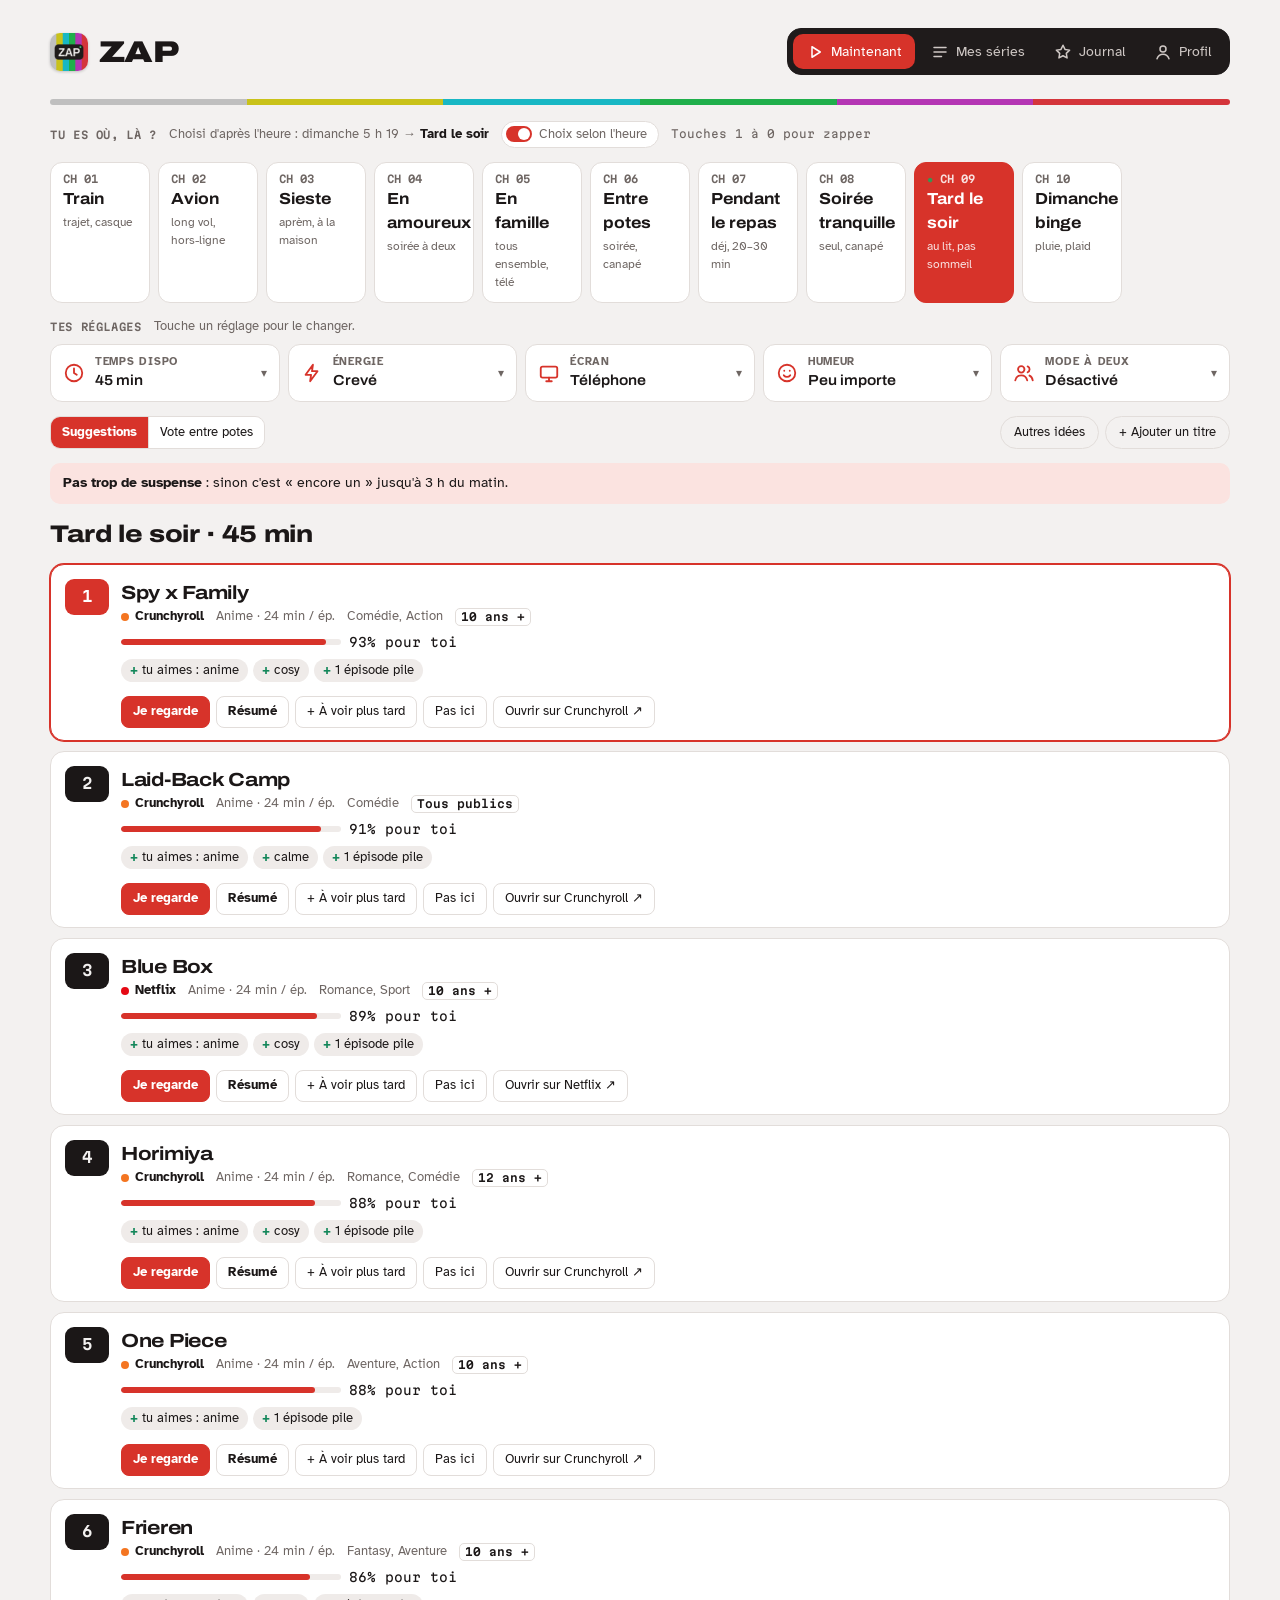
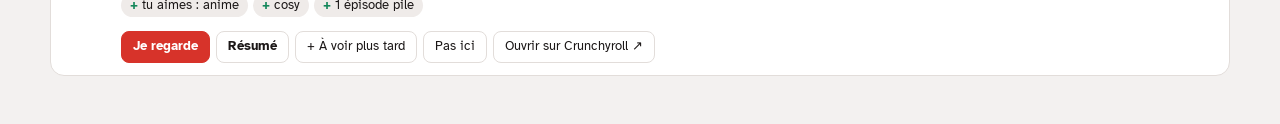
==== commit b0603533: "Catalogue : nouveautés du 5 octobre Co-Authored-By: Claude Opus 5.5 <noreply@anthropic.com> Claude-S" ====
--- a/index.html
+++ b/index.html
@@ -692,7 +692,7 @@
 // Bloc mis à jour chaque semaine par la tâche planifiée. Format d'une ligne :
 // [titre, plateforme (netflix|disney|crunchy|canal|prime|apple), format (film|serie|anime), [genres], durée en min (film) ou par épisode,
 //  attention 1-3, [ambiances], {nw:"AAAA-MM-JJ" (date d'ajout), big:1 si spectacle visuel, a:1 si animation non-anime}]
-const CATALOGUE_MAJ = "2026-09-29";
+const CATALOGUE_MAJ = "2026-10-05";
 const AUTO = [
  ["Demon Slayer : La Forteresse Infinie","netflix","film",["action","fantasy"],155,2,["epic"],{nw:"2026-09-29",anime:1,big:1}],
  ["Unabomber","netflix","film",["thriller","policier","drame"],107,2,["frisson","reflexion"],{nw:"2026-09-29"}],
@@ -706,7 +706,15 @@
  ["Nuremberg","canal","film",["historique","drame"],148,3,["reflexion"],{nw:"2026-09-29"}],
  ["Overgeared","crunchy","anime",["action","fantasy"],24,2,["epic"],{nw:"2026-09-29"}],
  ["Mononoké, chapitre III : La Malédiction du serpent","netflix","film",["horreur","fantasy","historique"],87,2,["frisson"],{nw:"2026-09-29",anime:1}],
- ["Le Problème final","netflix","serie",["policier","thriller","historique"],45,2,["frisson","reflexion"],{nw:"2026-09-29"}]
+ ["Le Problème final","netflix","serie",["policier","thriller","historique"],45,2,["frisson","reflexion"],{nw:"2026-09-29"}],
+ ["À l'est d'Éden","netflix","serie",["drame","historique","romance"],60,3,["reflexion","romance"],{nw:"2026-10-05",age:16,res:"En Californie, au tournant du XXe siècle, une femme farouchement indépendante sème la discorde entre deux frères et déclenche une saga familiale sur plusieurs générations. Florence Pugh porte cette mini-série en 7 épisodes adaptée du grand roman de John Steinbeck."}],
+ ["Jurassic World : Renaissance","netflix","film",["aventure","action","sf"],134,1,["epic","frisson"],{nw:"2026-10-05",age:12,big:1,res:"Une équipe menée par Scarlett Johansson part sur l'île la plus dangereuse jamais créée par le premier Jurassic Park pour récupérer de l'ADN de dinosaures à des fins médicales. La mission tourne vite à la chasse pour survivre, entre créatures hybrides oubliées et secrets enfouis dans la jungle."}],
+ ["L'Accident de piano","netflix","film",["comedie","thriller"],88,2,["rire","frisson"],{nw:"2026-10-05",age:12,res:"Magalie, star du web insensible à la douleur, s'est enrichie avec des vidéos extrêmes jusqu'au jour où un tournage tourne au drame. Réfugiée dans un chalet avec son assistant, elle doit faire face à une journaliste qui la fait chanter : une comédie absurde et grinçante de Quentin Dupieux, avec Adèle Exarchopoulos."}],
+ ["Blue Box","netflix","anime",["romance","sport","comedie"],24,1,["romance","cosy","feel"],{nw:"2026-10-05",age:10,res:"Taiki, jeune joueur de badminton, est secrètement amoureux de Chinatsu, la star de l'équipe de basket, qui vient vivre sous le même toit que lui. Une romance lycéenne lumineuse sur le sport et les premiers sentiments, dont la saison 2 sort un épisode chaque dimanche."}],
+ ["Mayor of Kingstown","netflix","serie",["policier","drame","thriller"],50,3,["frisson","reflexion"],{nw:"2026-10-05",age:16,res:"À Kingstown, ville du Michigan qui vit de ses prisons, la famille McLusky sert d'intermédiaire entre policiers, gangs, détenus et politiques. Jeremy Renner incarne Mike, l'homme qui tente de maintenir un équilibre de plus en plus fragile, dans ce polar brutal de Taylor Sheridan (saisons 1 à 4)."}],
+ ["Black Clover","crunchy","anime",["action","fantasy","aventure"],24,1,["epic","feel"],{nw:"2026-10-05",age:12,res:"Dans un monde où tout le monde maîtrise la magie, Asta, né sans le moindre pouvoir, rêve pourtant de devenir l'Empereur-Mage. Après des années d'attente, la saison 2 relance l'aventure avec l'offensive des mages contre le royaume de Spade."}],
+ ["Tokyo Revengers","disney","anime",["action","drame","sf"],24,2,["epic","frisson"],{nw:"2026-10-05",age:16,res:"Takemichi remonte le temps pour sauver ceux qu'il aime des gangs de Tokyo. Dans l'arc final, la Guerre des Trois Titans, trois forces rivales se disputent la ville et il doit affronter son ancien ami Mikey."}],
+ ["Le Hobbit : un voyage inattendu","prime","film",["fantasy","aventure"],169,2,["epic"],{nw:"2026-10-05",age:10,big:1,res:"Le paisible hobbit Bilbon Sacquet est entraîné par le magicien Gandalf et treize nains dans une quête pour reprendre leur royaume, gardé par le dragon Smaug. Le début de la trilogie de Peter Jackson en Terre du Milieu, avec les deux suites également disponibles."}]
 ];
 // Titres partis de leur plateforme (noms exacts) : ils ne sont plus proposés.
 const RETIRES = [
